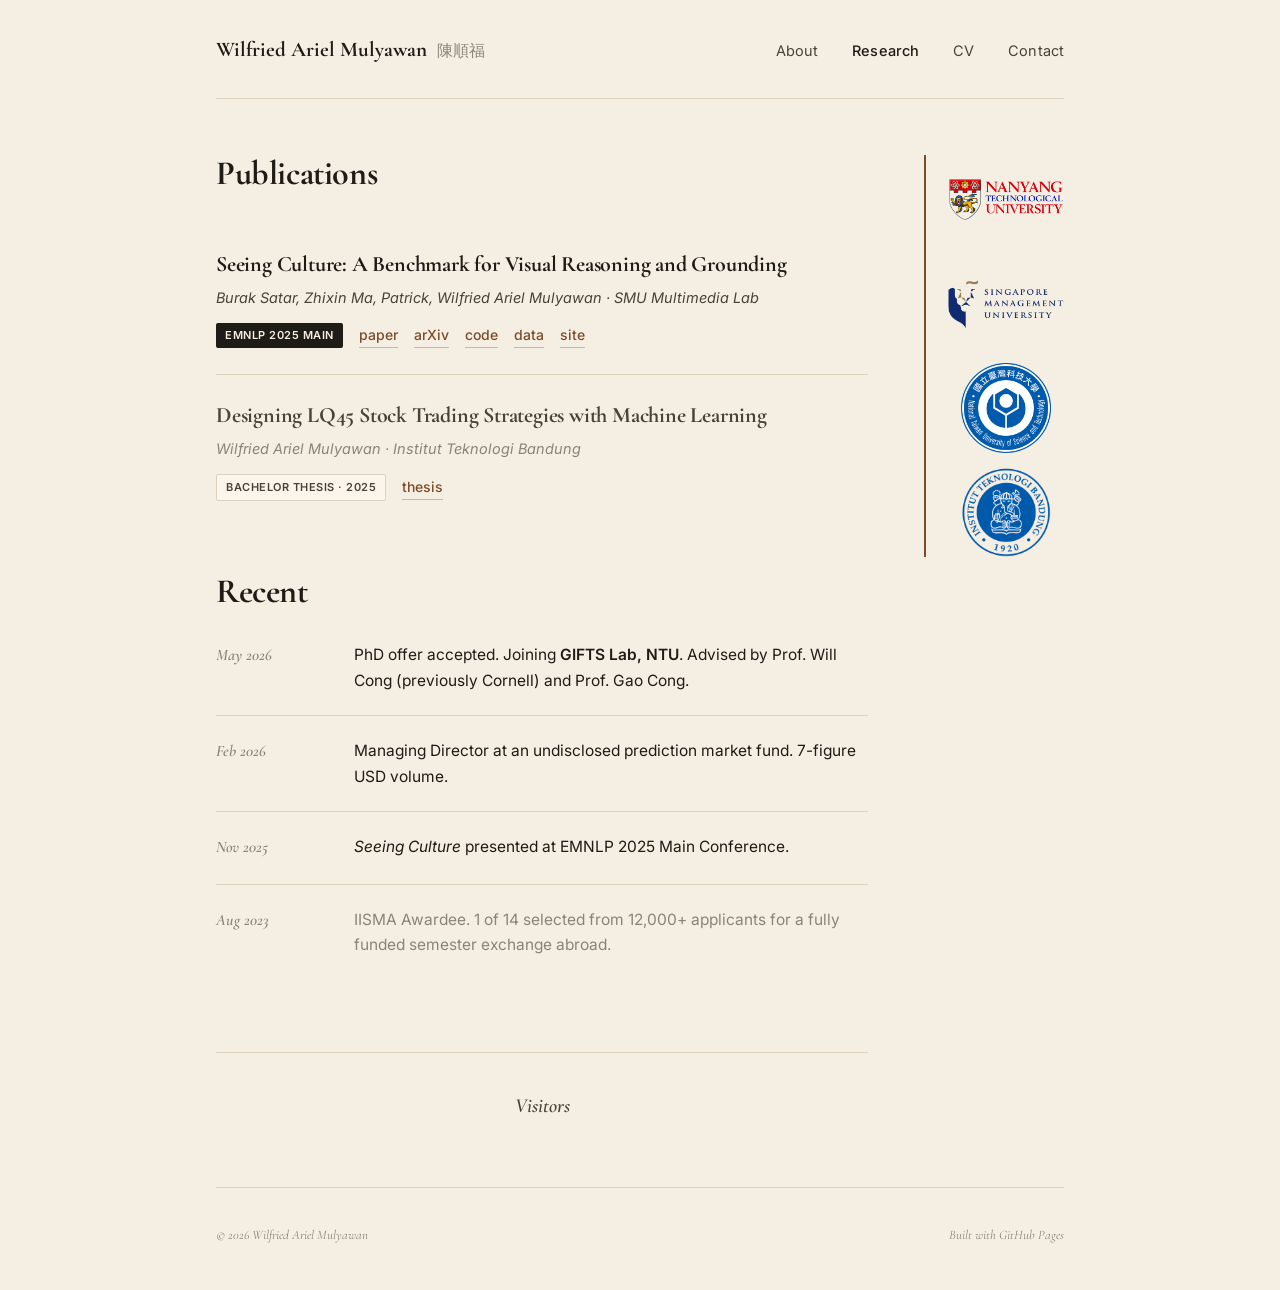
==== index.html @ 64389573 "feat: warm palette redesign + restructured about/research pages About page: - 280px sidebar: face ph" ====
<!DOCTYPE html>
<html lang="en">
<head>
  <meta charset="UTF-8">
  <meta name="viewport" content="width=device-width, initial-scale=1.0">

  <!-- Primary SEO -->
  <title>Wilfried Ariel Mulyawan | PhD Student · NTU CCDS · AI in Finance &amp; Economics</title>
  <meta name="title" content="Wilfried Ariel Mulyawan | PhD Student · NTU CCDS · AI in Finance &amp; Economics">
  <meta name="description" content="Wilfried Ariel Mulyawan (陳順福) — PhD student at NTU CCDS × Nanyang Business School, GIFTS Lab. Researcher in AI for quantitative finance, DeFi, and economic modeling. EMNLP 2025 author.">
  <meta name="keywords" content="Wilfried Ariel Mulyawan, NTU CCDS, GIFTS Lab, AI finance, quantitative finance, DeFi AI, FinTech AI, economic modeling AI, EMNLP 2025, Seeing Culture benchmark, ITB, SMU, AI researcher Singapore, NTU PhD">
  <meta name="author" content="Wilfried Ariel Mulyawan">
  <meta name="robots" content="index, follow">
  <link rel="canonical" href="https://wilfriedariel.github.io/">

  <!-- Open Graph -->
  <meta property="og:type" content="profile">
  <meta property="og:url" content="https://wilfriedariel.github.io/">
  <meta property="og:title" content="Wilfried Ariel Mulyawan | PhD Student · NTU CCDS">
  <meta property="og:description" content="PhD student at NTU CCDS × Nanyang Business School, GIFTS Lab. AI researcher in quantitative finance, DeFi, and economic modeling. EMNLP 2025 author.">
  <meta property="og:image" content="https://wilfriedariel.github.io/assets/face.jpg">
  <meta property="og:site_name" content="Wilfried Ariel Mulyawan">
  <meta property="profile:first_name" content="Wilfried Ariel">
  <meta property="profile:last_name" content="Mulyawan">

  <!-- Twitter Card -->
  <meta name="twitter:card" content="summary_large_image">
  <meta name="twitter:url" content="https://wilfriedariel.github.io/">
  <meta name="twitter:title" content="Wilfried Ariel Mulyawan | PhD Student · NTU CCDS">
  <meta name="twitter:description" content="PhD student at NTU CCDS × Nanyang Business School, GIFTS Lab. AI in quantitative finance, DeFi, and economics. EMNLP 2025.">
  <meta name="twitter:image" content="https://wilfriedariel.github.io/assets/face.jpg">

  <!-- Schema.org structured data -->
  <script type="application/ld+json">
  {
    "@context": "https://schema.org",
    "@type": "Person",
    "name": "Wilfried Ariel Mulyawan",
    "alternateName": "陳順福",
    "url": "https://wilfriedariel.github.io",
    "image": "https://wilfriedariel.github.io/assets/face.jpg",
    "jobTitle": "PhD Student",
    "worksFor": { "@type": "Organization", "name": "Nanyang Technological University", "url": "https://www.ntu.edu.sg" },
    "alumniOf": { "@type": "Organization", "name": "Institut Teknologi Bandung" },
    "email": "arielwilfried0@gmail.com",
    "sameAs": ["https://linkedin.com/in/wilfriedariel"],
    "knowsAbout": ["Quantitative Finance", "AI in Finance", "Machine Learning", "Decentralized Finance", "Economic Modeling", "FinTech AI"]
  }
  </script>

  <link rel="preconnect" href="https://fonts.googleapis.com">
  <link rel="preconnect" href="https://fonts.gstatic.com" crossorigin>
  <link href="https://fonts.googleapis.com/css2?family=Cormorant+Garamond:wght@700&family=Inter:wght@400;500;600;700&display=swap" rel="stylesheet">
  <link rel="stylesheet" href="style.css?v=29">
</head>
<body>
  <div class="page">

    <!-- ── NAV ─────────────────────────────────────── -->
    <nav>
      <a href="index.html" class="nav-logo">Wilfried Ariel Mulyawan <span class="nav-chinese">陳順福</span></a>
      <div class="nav-links">
        <a href="about.html">About</a>
        <a href="#research" class="active">Research</a>
        <a href="assets/CV_Wilfried_Ariel.pdf" target="_blank" rel="noopener">CV</a>
        <a href="mailto:arielwilfried0@gmail.com">Contact</a>
      </div>
    </nav>

    <main class="card">

      <!-- ── BODY: main content + uni logos on the right ─ -->
      <div class="body-cols hero-less" id="research">

        <div class="col-left">

          <!-- Publications -->
          <section class="section">
            <h2 class="section-title">Publications</h2>

            <div class="pub featured">
              <div class="pub-title">Seeing Culture: A Benchmark for Visual Reasoning and Grounding</div>
              <div class="pub-authors">Burak Satar, Zhixin Ma, Patrick, Wilfried Ariel Mulyawan · SMU Multimedia Lab</div>
              <div class="pub-meta">
                <span class="badge blue-solid">EMNLP 2025 Main</span>
                <a href="https://aclanthology.org/2025.emnlp-main.1131/" target="_blank" rel="noopener" class="pub-link">paper</a>
                <a href="https://arxiv.org/abs/2509.16517" target="_blank" rel="noopener" class="pub-link">arXiv</a>
                <a href="https://github.com/buraksatar/seeingculture" target="_blank" rel="noopener" class="pub-link">code</a>
                <a href="https://huggingface.co/datasets/Multimedia-SMU/seeingculture-benchmark" target="_blank" rel="noopener" class="pub-link">data</a>
                <a href="https://seeingculture-benchmark.github.io/" target="_blank" rel="noopener" class="pub-link">site</a>
              </div>
            </div>

            <div class="pub muted">
              <div class="pub-title">Designing LQ45 Stock Trading Strategies with Machine Learning</div>
              <div class="pub-authors">Wilfried Ariel Mulyawan · Institut Teknologi Bandung</div>
              <div class="pub-meta">
                <span class="badge yellow">Bachelor Thesis · 2025</span>
                <a href="https://digilib.itb.ac.id/gdl/view_data/perancangan-strategi-perdagangan-saham-lq45-dengan-bantuan-pembelajaran-mesin/14420020?rows=1&per_page=2" target="_blank" rel="noopener" class="pub-link">thesis</a>
              </div>
            </div>
          </section>

          <!-- Recent news -->
          <section class="section">
            <h2 class="section-title">Recent</h2>

            <div class="news-item first">
              <span class="news-date">May 2026</span>
              <p class="news-text">PhD offer accepted. Joining <strong>GIFTS Lab, NTU</strong>. Advised by Prof. Will Cong (previously Cornell) and Prof. Gao Cong.</p>
            </div>

            <div class="news-item">
              <span class="news-date">Feb 2026</span>
              <p class="news-text">Managing Director at an undisclosed prediction market fund. 7-figure USD volume.</p>
            </div>

            <div class="news-item">
              <span class="news-date">Nov 2025</span>
              <p class="news-text"><em>Seeing Culture</em> presented at EMNLP 2025 Main Conference.</p>
            </div>

            <div class="news-item faded">
              <span class="news-date">Aug 2023</span>
              <p class="news-text">IISMA Awardee. 1 of 14 selected from 12,000+ applicants for a fully funded semester exchange abroad.</p>
            </div>
          </section>

          <!-- Visitor map (MapMyVisitors interactive widget) -->
          <div class="clustr-wrap" id="visitor-map">
            <script type="text/javascript" id="mapmyvisitors" src="//mapmyvisitors.com/map.js?d=P5CGpXgZ1azLfrJNoP6b26QXZT2igoppWJTuP63-s3I&cl=f5efe3&w=a"></script>
          </div>

        </div>

        <aside class="research-sidebar">
          <div class="research-logo-cell"><img src="assets/logo-ntu-clean.png" alt="NTU"   loading="lazy" decoding="async"></div>
          <div class="research-logo-cell"><img src="assets/logo-smu-clean.png" alt="SMU"   loading="lazy" decoding="async"></div>
          <div class="research-logo-cell"><img src="assets/logo-ntust.png"     alt="NTUST" loading="lazy" decoding="async"></div>
          <div class="research-logo-cell"><img src="assets/logo-itb.png"       alt="ITB"   loading="lazy" decoding="async"></div>
        </aside>

      </div>

      <footer>
        <span>© 2026 Wilfried Ariel Mulyawan</span>
        <span>Built with GitHub Pages</span>
      </footer>

    </main>
  </div>
</body>
</html>
---- style.css ----
/* ═══════════════════════════════════════════
   WARM ACADEMIC — cream paper, ink, rust accent
═══════════════════════════════════════════ */
*, *::before, *::after {
  box-sizing: border-box;
  margin: 0;
  padding: 0;
}

html { scroll-behavior: smooth; }

:root {
  --bg:        #F5EFE3;  /* cream paper */
  --bg-2:      #FAF6EC;  /* lighter cream for subtle blocks */
  --ink:       #1F1B16;  /* warm near-black */
  --ink-2:     #4A4239;  /* body text */
  --ink-3:     #8C8377;  /* muted */
  --line:      #DDD2BD;  /* warm hairline */
  --link:      #7D4B27;  /* rust / warm brown */
  --link-2:    #5A2E13;  /* darker hover */
}

body {
  font-family: 'Inter', system-ui, -apple-system, sans-serif;
  background: var(--bg);
  color: var(--ink);
  min-height: 100vh;
  -webkit-font-smoothing: antialiased;
  text-rendering: optimizeLegibility;
  font-size: 16px;
  line-height: 1.7;
}

::selection { background: #E8D5B0; color: var(--ink); }

/* ───────── Page wrapper ───────── */
.page {
  max-width: 920px;
  margin: 0 auto;
  padding: 0 36px;
}

.card {
  background: transparent;
  box-shadow: none;
  border-radius: 0;
  overflow: visible;
}

/* ───────── Nav ───────── */
nav {
  display: flex;
  justify-content: space-between;
  align-items: baseline;
  padding: 32px 0 30px;
  border-bottom: 1px solid var(--line);
  margin-bottom: 0;
}

.nav-logo {
  font-family: 'Cormorant Garamond', Georgia, serif;
  font-size: 21px;
  font-weight: 700;
  color: var(--ink);
  letter-spacing: 0;
  text-decoration: none;
  display: inline-flex;
  align-items: baseline;
  gap: 10px;
}

.nav-logo .nav-chinese {
  font-family: 'Cormorant Garamond', Georgia, serif;
  font-size: 16px;
  font-weight: 400;
  color: var(--ink-3);
}

.nav-links {
  display: flex;
  gap: 34px;
  background: transparent;
  border: none;
  padding: 0;
}

.nav-links a {
  font-size: 14.5px;
  color: var(--ink-2);
  font-weight: 400;
  text-decoration: none;
  transition: color 0.15s;
  letter-spacing: 0.1px;
}

.nav-links a:hover { color: var(--link); }

.nav-links a.active {
  color: var(--ink);
  font-weight: 500;
}

/* ───────── Hero ───────── */
.hero {
  padding: 80px 0 64px;
  display: flex;
  gap: 64px;
  align-items: flex-start;
  border-bottom: none;
}

.hero-info { flex: 1; min-width: 0; padding-top: 4px; }

.photo-stack {
  display: flex;
  flex-direction: column;
  gap: 18px;
  flex-shrink: 0;
  width: 280px;
}

.photo-wrap {
  width: 280px;
  height: 330px;
  border-radius: 3px;
  flex-shrink: 0;
  overflow: hidden;
  background: var(--bg-2);
  box-shadow: 0 1px 2px rgba(31, 27, 22, 0.06);
}

.photo-wrap-sm {
  width: 280px;
  height: 210px;
  border-radius: 3px;
  overflow: hidden;
  background: var(--bg-2);
  box-shadow: 0 1px 2px rgba(31, 27, 22, 0.06);
}

.photo {
  width: 100%; height: 100%;
  object-fit: cover;
  object-position: center top;
  display: block;
}

.photo-fallback {
  display: none;
  width: 100%; height: 100%;
  align-items: center; justify-content: center;
  font-family: 'Cormorant Garamond', Georgia, serif;
  font-size: 100px; font-weight: 700; color: var(--bg);
  background: var(--ink);
}

.name {
  font-family: 'Cormorant Garamond', Georgia, serif;
  font-size: 56px;
  font-weight: 700;
  color: var(--ink);
  letter-spacing: -0.4px;
  line-height: 1.05;
}

.chinese {
  font-family: 'Cormorant Garamond', Georgia, serif;
  font-weight: 400;
  font-size: 28px;
  color: var(--ink-3);
  margin-left: 16px;
  vertical-align: middle;
}

.title-line { margin-top: 14px; }

.title-text {
  font-size: 15px;
  font-weight: 400;
  color: var(--ink-2);
  font-style: italic;
  font-family: 'Cormorant Garamond', Georgia, serif;
  font-size: 18px;
}

.hero-affil { display: none; }

.bio {
  font-size: 16px;
  color: var(--ink-2);
  margin-top: 24px;
  line-height: 1.75;
  max-width: 600px;
}

.bio + .bio { margin-top: 16px; }

.bio a {
  color: var(--link);
  text-decoration: none;
  border-bottom: 1px solid rgba(125, 75, 39, 0.35);
  padding-bottom: 1px;
  transition: border-color 0.15s, color 0.15s;
}

.bio a:hover { color: var(--link-2); border-bottom-color: var(--link-2); }

/* ───────── Tags (warm, used only on about page) ───────── */
.tags {
  display: flex;
  gap: 8px;
  flex-wrap: wrap;
  margin-top: 0;
}

.tag {
  font-size: 12px;
  padding: 4px 10px;
  border-radius: 2px;
  font-weight: 500;
  letter-spacing: 0.1px;
  background: var(--bg-2);
  color: var(--ink-2);
  border: 1px solid var(--line);
}

.tag.blue, .tag.green, .tag.purple, .tag.red {
  background: var(--bg-2);
  color: var(--ink-2);
  border: 1px solid var(--line);
}

/* ───────── Social links row ───────── */
.links {
  display: flex;
  gap: 26px;
  margin-top: 32px;
  flex-wrap: wrap;
  align-items: center;
}

.link {
  font-size: 14.5px;
  color: var(--link);
  font-weight: 500;
  text-decoration: none;
  border-bottom: 1px solid rgba(125, 75, 39, 0.35);
  padding-bottom: 1px;
  transition: border-color 0.15s, color 0.15s;
}

.link:hover { color: var(--link-2); border-bottom-color: var(--link-2); }

.link-btn {
  background: var(--ink);
  color: var(--bg) !important;
  padding: 8px 18px;
  border-radius: 2px;
  border: none;
  text-decoration: none !important;
  font-size: 13.5px;
  border-bottom: none;
}

.link-btn:hover { background: var(--link-2); border-bottom-color: transparent !important; }

/* ───────── Sections ───────── */
.body-cols {
  display: flex;
  gap: 56px;
  align-items: flex-start;
  border-top: 1px solid var(--line);
  margin-top: 20px;
  padding: 68px 0 0;
}

.body-cols.hero-less {
  border-top: none;
  margin-top: 0;
  padding-top: 56px;
}

.col-left { flex: 1; min-width: 0; padding-right: 0; border-right: none; }
.col-right { width: 100%; flex-shrink: 0; padding-left: 0; margin-top: 0; }

/* Research-page sidebar: SMU / NTUST / ITB logos stacked */
.research-sidebar {
  width: 140px;
  flex-shrink: 0;
  display: flex;
  flex-direction: column;
  gap: 14px;
  position: static;
  border-left: 2px solid var(--link);
  padding-left: 22px;
}

.research-logo-cell {
  background: transparent;
  border: none;
  border-radius: 0;
  height: 90px;
  display: flex;
  align-items: center;
  justify-content: center;
  padding: 0;
}

.research-logo-cell img {
  max-width: 100%;
  max-height: 100%;
  width: auto;
  height: auto;
  object-fit: contain;
  image-rendering: -webkit-optimize-contrast;
}

.section-title {
  font-family: 'Cormorant Garamond', Georgia, serif;
  font-size: 34px;
  font-weight: 700;
  color: var(--ink);
  letter-spacing: -0.4px;
  margin-bottom: 32px;
  line-height: 1.1;
}

.section { margin-bottom: 72px; }
.section:last-child { margin-bottom: 0; }

/* ───────── Publications ───────── */
.pub {
  padding: 26px 0;
  border-radius: 0;
  margin-bottom: 0;
  border-bottom: 1px solid var(--line);
}

.pub:last-child { border-bottom: none; padding-bottom: 0; }
.pub:first-child { padding-top: 0; }

.pub.featured, .pub.muted { background: transparent; border-left: none; padding-left: 0; }

.pub-title {
  font-family: 'Cormorant Garamond', Georgia, serif;
  font-size: 22px;
  font-weight: 700;
  color: var(--ink);
  line-height: 1.3;
  letter-spacing: -0.2px;
}

.pub.muted .pub-title { font-weight: 700; color: var(--ink-2); }

.pub-authors {
  font-size: 14.5px;
  color: var(--ink-2);
  margin-top: 8px;
  line-height: 1.55;
  font-style: italic;
}

.pub.muted .pub-authors { color: var(--ink-3); }

.pub-meta {
  display: flex; gap: 16px; margin-top: 14px;
  align-items: center; flex-wrap: wrap;
}

.badge {
  font-size: 11px;
  padding: 3px 9px;
  border-radius: 2px;
  font-weight: 600;
  letter-spacing: 0.5px;
  text-transform: uppercase;
}

.badge.blue-solid { background: var(--ink); color: var(--bg); }
.badge.yellow     { background: var(--bg-2); color: var(--ink-2); border: 1px solid var(--line); }

.pub-link {
  font-size: 14px;
  color: var(--link);
  font-weight: 500;
  text-decoration: none;
  border-bottom: 1px solid rgba(125, 75, 39, 0.35);
}
.pub-link:hover { color: var(--link-2); border-bottom-color: var(--link-2); }

/* ───────── Experience (kept for about.html) ───────── */
.exp-item {
  display: flex; gap: 24px;
  align-items: flex-start;
  padding: 22px 0;
  border-bottom: 1px solid var(--line);
}
.exp-item:last-child { border-bottom: none; }

.exp-logo {
  width: 90px; height: 60px;
  display: flex; align-items: center; justify-content: center;
  flex-shrink: 0; background: var(--bg-2);
  border-radius: 2px; padding: 8px;
}

.exp-logo img {
  max-width: 100%; max-height: 100%;
  object-fit: contain;
  image-rendering: -webkit-optimize-contrast;
}

.exp-logo span {
  font-size: 12px; font-weight: 700;
  letter-spacing: -0.3px; color: var(--ink-2);
}

.exp-role {
  font-family: 'Cormorant Garamond', Georgia, serif;
  font-size: 18px; font-weight: 700; color: var(--ink);
  line-height: 1.3;
}
.exp-item.faded   .exp-role { color: var(--ink-2); }
.exp-item.fainter .exp-role { color: var(--ink-3); }

.exp-detail { font-size: 13.5px; color: var(--ink-2); margin-top: 5px; line-height: 1.55; font-style: italic; }
.exp-item.faded   .exp-detail { color: var(--ink-3); }

.exp-advisor { font-size: 13.5px; color: var(--ink-3); margin-top: 7px; }
.exp-advisor a {
  color: var(--link); text-decoration: none; font-weight: 500;
  border-bottom: 1px solid rgba(125, 75, 39, 0.35);
}
.exp-advisor a:hover { color: var(--link-2); border-bottom-color: var(--link-2); }

/* ───────── Recent news (newsroom-style) ───────── */
.news-item {
  display: flex; gap: 28px;
  align-items: baseline;
  padding: 22px 0;
  border-top: 1px solid var(--line);
}
.news-item.first { border-top: none; padding-top: 0; }
.news-item.faded .news-text { color: var(--ink-3); }

.news-date {
  display: inline-block;
  font-family: 'Cormorant Garamond', Georgia, serif;
  font-size: 16px;
  font-weight: 600;
  font-style: italic;
  text-transform: none;
  letter-spacing: 0;
  padding: 0;
  background: transparent !important;
  border-radius: 0;
  width: 110px;
  flex-shrink: 0;
  color: var(--ink-3);
  margin-bottom: 0;
}

.news-date.blue, .news-date.purple, .news-date.muted { color: var(--ink-3); }

.news-text { font-size: 15.5px; color: var(--ink); line-height: 1.65; flex: 1; }
.news-text em { font-style: italic; }
.news-text strong { color: var(--ink); font-weight: 600; }

/* ───────── Visitors globe ───────── */
.clustr-wrap {
  margin-top: 64px;
  border-top: 1px solid var(--line);
  padding-top: 36px;
  display: flex;
  flex-direction: column;
  align-items: center;
  gap: 10px;
  cursor: pointer;
}

.clustr-wrap:not(:empty)::before {
  content: 'Visitors';
  font-family: 'Cormorant Garamond', Georgia, serif;
  font-size: 20px;
  font-weight: 600;
  font-style: italic;
  color: var(--ink-2);
}


/* ───────── Footer ───────── */
footer {
  border-top: 1px solid var(--line);
  padding: 36px 0 44px;
  display: flex;
  justify-content: space-between;
  align-items: center;
  background: transparent;
  font-size: 13px;
  color: var(--ink-3);
  margin-top: 64px;
  font-style: italic;
  font-family: 'Cormorant Garamond', Georgia, serif;
}

footer a { color: var(--ink-3); text-decoration: none; }
footer a:hover { color: var(--link); }

/* ───────── CV page ───────── */
.cv-wrap { padding: 64px 0 44px; max-width: 760px; }

.cv-header { border-bottom: 1px solid var(--line); padding-bottom: 28px; margin-bottom: 44px; }

.cv-name {
  font-family: 'Cormorant Garamond', Georgia, serif;
  font-size: 52px; font-weight: 700;
  color: var(--ink); letter-spacing: -0.4px; line-height: 1.05;
}

.cv-tagline {
  font-size: 17px; color: var(--ink-2);
  font-family: 'Cormorant Garamond', Georgia, serif;
  font-weight: 400; font-style: italic;
  margin-top: 10px;
}

.cv-contact {
  font-size: 13.5px; color: var(--ink-3); margin-top: 16px;
  display: flex; gap: 24px; flex-wrap: wrap;
}

.cv-contact a {
  color: var(--link); text-decoration: none; font-weight: 500;
  border-bottom: 1px solid rgba(125, 75, 39, 0.35);
}
.cv-contact a:hover { color: var(--link-2); border-bottom-color: var(--link-2); }

.cv-section { margin-bottom: 52px; }

.cv-section-title {
  font-family: 'Cormorant Garamond', Georgia, serif;
  font-size: 28px; font-weight: 700;
  color: var(--ink); border-bottom: none;
  padding-bottom: 0; margin-bottom: 24px;
  letter-spacing: -0.2px;
}

.cv-entry {
  display: flex; gap: 28px;
  padding: 22px 0;
  border-bottom: 1px solid var(--line);
}
.cv-entry:last-child { border-bottom: none; padding-bottom: 0; }
.cv-entry:first-child { padding-top: 0; }

.cv-year {
  font-family: 'Cormorant Garamond', Georgia, serif;
  font-size: 15px;
  font-style: italic;
  color: var(--ink-3);
  font-weight: 500;
  width: 100px;
  flex-shrink: 0;
  padding-top: 3px;
  line-height: 1.4;
}

.cv-body { flex: 1; }

.cv-role {
  font-family: 'Cormorant Garamond', Georgia, serif;
  font-size: 19px; font-weight: 700; color: var(--ink);
  line-height: 1.3;
}

.cv-org { font-size: 14px; color: var(--ink-2); font-weight: 500; margin-top: 4px; font-style: italic; }

.cv-desc { font-size: 14px; color: var(--ink-2); margin-top: 8px; line-height: 1.65; }

.cv-pub-title {
  font-family: 'Cormorant Garamond', Georgia, serif;
  font-size: 18px; font-weight: 700; color: var(--ink);
  line-height: 1.35;
}

.cv-pub-meta { font-size: 13px; color: var(--ink-3); margin-top: 5px; line-height: 1.6; }
.cv-pub-meta a {
  color: var(--link); text-decoration: none; font-weight: 500;
  border-bottom: 1px solid rgba(125, 75, 39, 0.35);
}
.cv-pub-meta a:hover { color: var(--link-2); border-bottom-color: var(--link-2); }

.cv-skills { display: flex; gap: 8px; flex-wrap: wrap; margin-top: 6px; }

/* ───────── Responsive ───────── */
@media (max-width: 760px) {
  .page { padding: 0 22px; }
  body { font-size: 15px; }

  nav { padding: 22px 0; }
  .nav-links { gap: 22px; }
  .nav-logo { font-size: 18px; }
  .nav-links a { font-size: 13.5px; }

  .hero {
    flex-direction: column-reverse;
    gap: 36px;
    padding: 48px 0 48px;
  }

  .photo-stack { width: 100%; flex-direction: row; gap: 14px; }
  .photo-wrap, .photo-wrap-sm { width: 50%; height: 240px; }

  .name { font-size: 42px; }
  .chinese { font-size: 22px; }
  .bio { max-width: 100%; font-size: 15.5px; }

  .body-cols { flex-direction: column; padding-top: 52px; gap: 36px; }
  .research-sidebar {
    width: 100%;
    flex-direction: row;
    position: static;
    gap: 12px;
    border-left: none;
    padding-left: 0;
  }
  .research-logo-cell { flex: 1; height: 70px; padding: 0; }
  .col-right { margin-top: 0; }

  .section-title { font-size: 28px; }
  .section { margin-bottom: 52px; }

  .news-item { flex-direction: column; gap: 4px; padding: 18px 0; }
  .news-date { width: auto; }

  .cv-wrap { padding: 40px 0; }
  .cv-name { font-size: 38px; }
  .cv-section-title { font-size: 24px; }
  .cv-entry { flex-direction: column; gap: 6px; padding: 18px 0; }
  .cv-year { width: auto; }
}
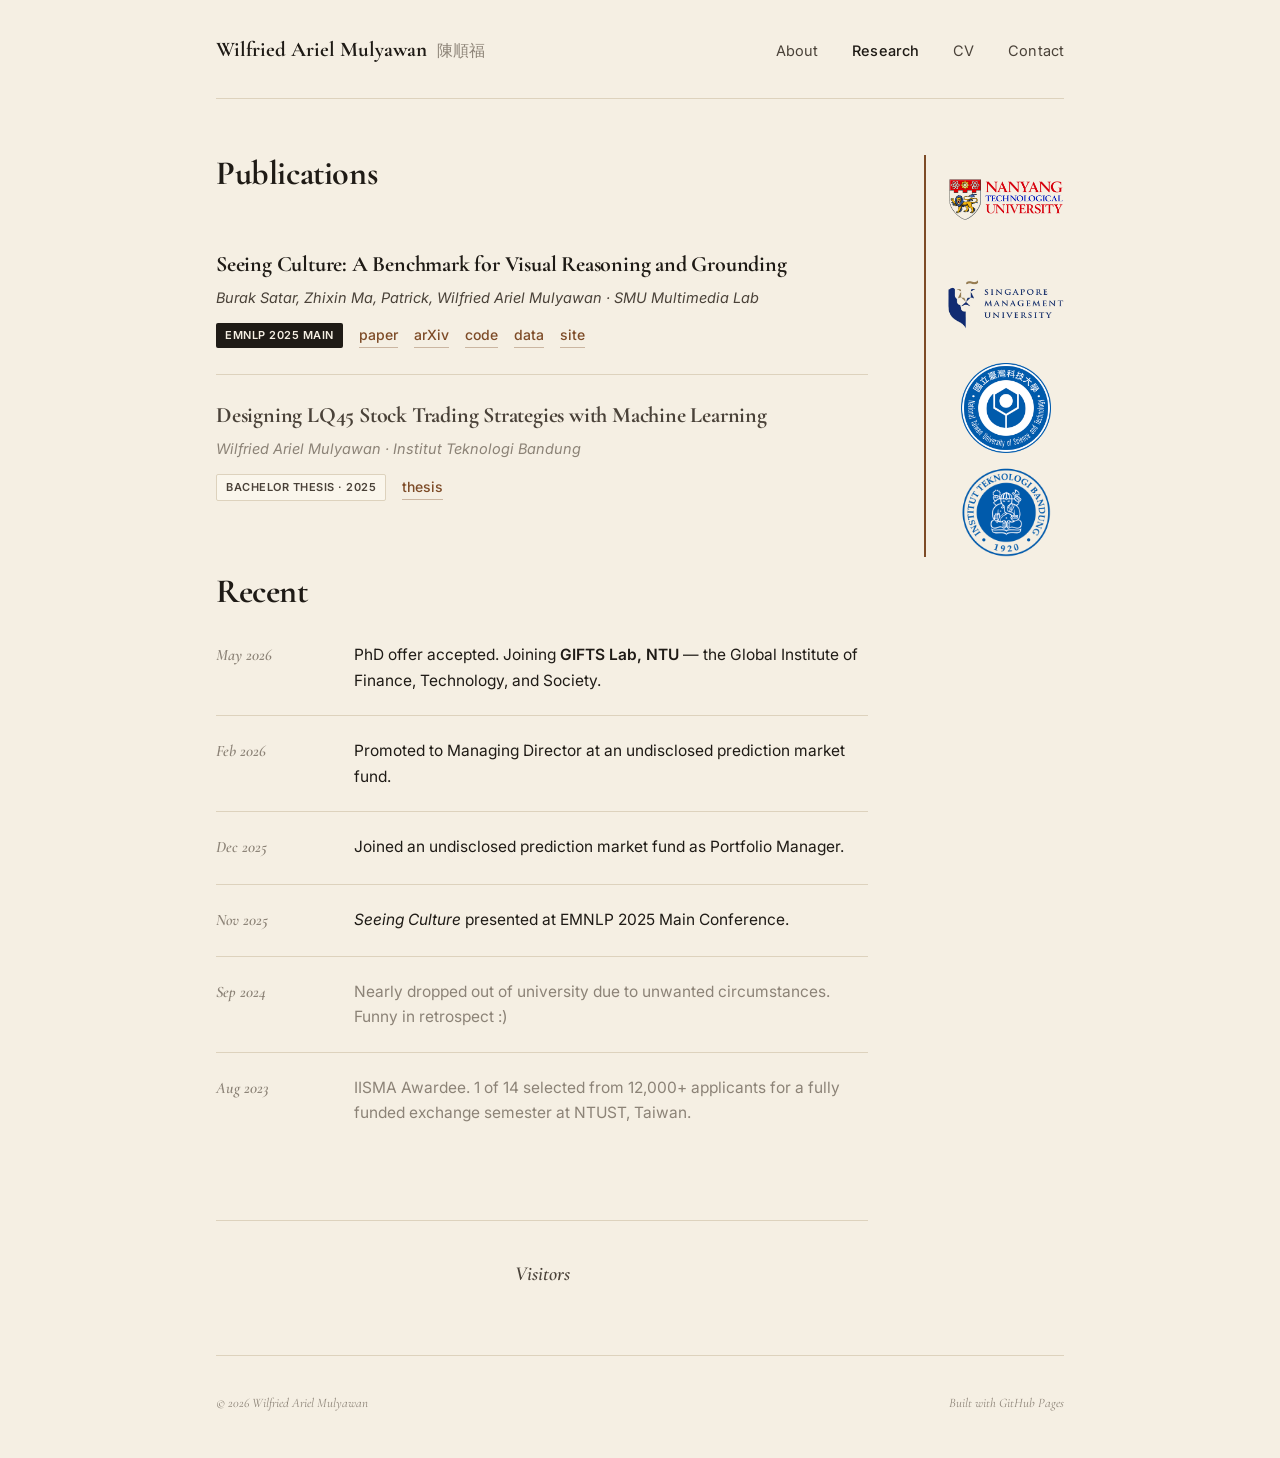
==== commit a0ff1fd4: "feat: refined Recent section, cleanup orphan files, SMU/NTUST updates" ====
--- a/index.html
+++ b/index.html
@@ -107,12 +107,17 @@
 
             <div class="news-item first">
               <span class="news-date">May 2026</span>
-              <p class="news-text">PhD offer accepted. Joining <strong>GIFTS Lab, NTU</strong>. Advised by Prof. Will Cong (previously Cornell) and Prof. Gao Cong.</p>
+              <p class="news-text">PhD offer accepted. Joining <strong>GIFTS Lab, NTU</strong> — the Global Institute of Finance, Technology, and Society.</p>
             </div>
 
             <div class="news-item">
               <span class="news-date">Feb 2026</span>
-              <p class="news-text">Managing Director at an undisclosed prediction market fund. 7-figure USD volume.</p>
+              <p class="news-text">Promoted to Managing Director at an undisclosed prediction market fund.</p>
+            </div>
+
+            <div class="news-item">
+              <span class="news-date">Dec 2025</span>
+              <p class="news-text">Joined an undisclosed prediction market fund as Portfolio Manager.</p>
             </div>
 
             <div class="news-item">
@@ -121,8 +126,13 @@
             </div>
 
             <div class="news-item faded">
+              <span class="news-date">Sep 2024</span>
+              <p class="news-text">Nearly dropped out of university due to unwanted circumstances. Funny in retrospect :)</p>
+            </div>
+
+            <div class="news-item faded">
               <span class="news-date">Aug 2023</span>
-              <p class="news-text">IISMA Awardee. 1 of 14 selected from 12,000+ applicants for a fully funded semester exchange abroad.</p>
+              <p class="news-text">IISMA Awardee. 1 of 14 selected from 12,000+ applicants for a fully funded exchange semester at NTUST, Taiwan.</p>
             </div>
           </section>
 
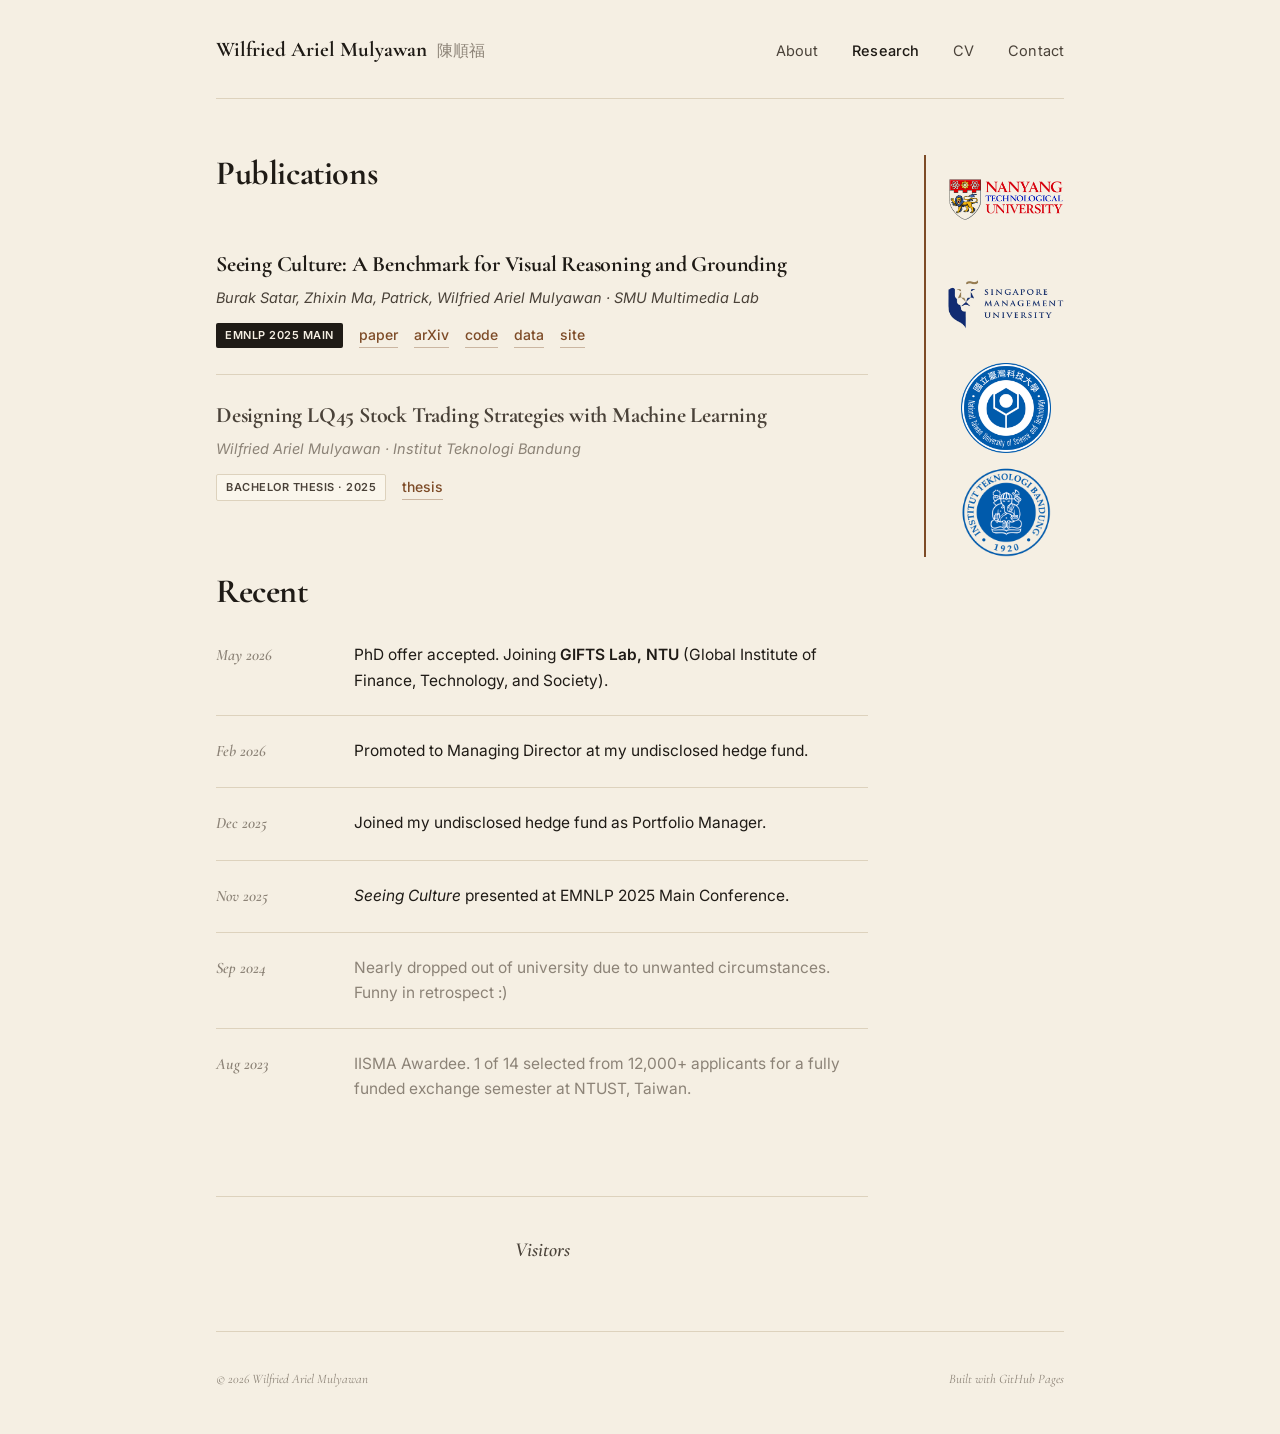
==== commit f9e81a8e: "feat: refined Recent section, cleanup orphan files, SMU/NTUST updates" ====
--- a/index.html
+++ b/index.html
@@ -107,17 +107,17 @@
 
             <div class="news-item first">
               <span class="news-date">May 2026</span>
-              <p class="news-text">PhD offer accepted. Joining <strong>GIFTS Lab, NTU</strong> — the Global Institute of Finance, Technology, and Society.</p>
+              <p class="news-text">PhD offer accepted. Joining <strong>GIFTS Lab, NTU</strong> (Global Institute of Finance, Technology, and Society).</p>
             </div>
 
             <div class="news-item">
               <span class="news-date">Feb 2026</span>
-              <p class="news-text">Promoted to Managing Director at an undisclosed prediction market fund.</p>
+              <p class="news-text">Promoted to Managing Director at my undisclosed hedge fund.</p>
             </div>
 
             <div class="news-item">
               <span class="news-date">Dec 2025</span>
-              <p class="news-text">Joined an undisclosed prediction market fund as Portfolio Manager.</p>
+              <p class="news-text">Joined my undisclosed hedge fund as Portfolio Manager.</p>
             </div>
 
             <div class="news-item">
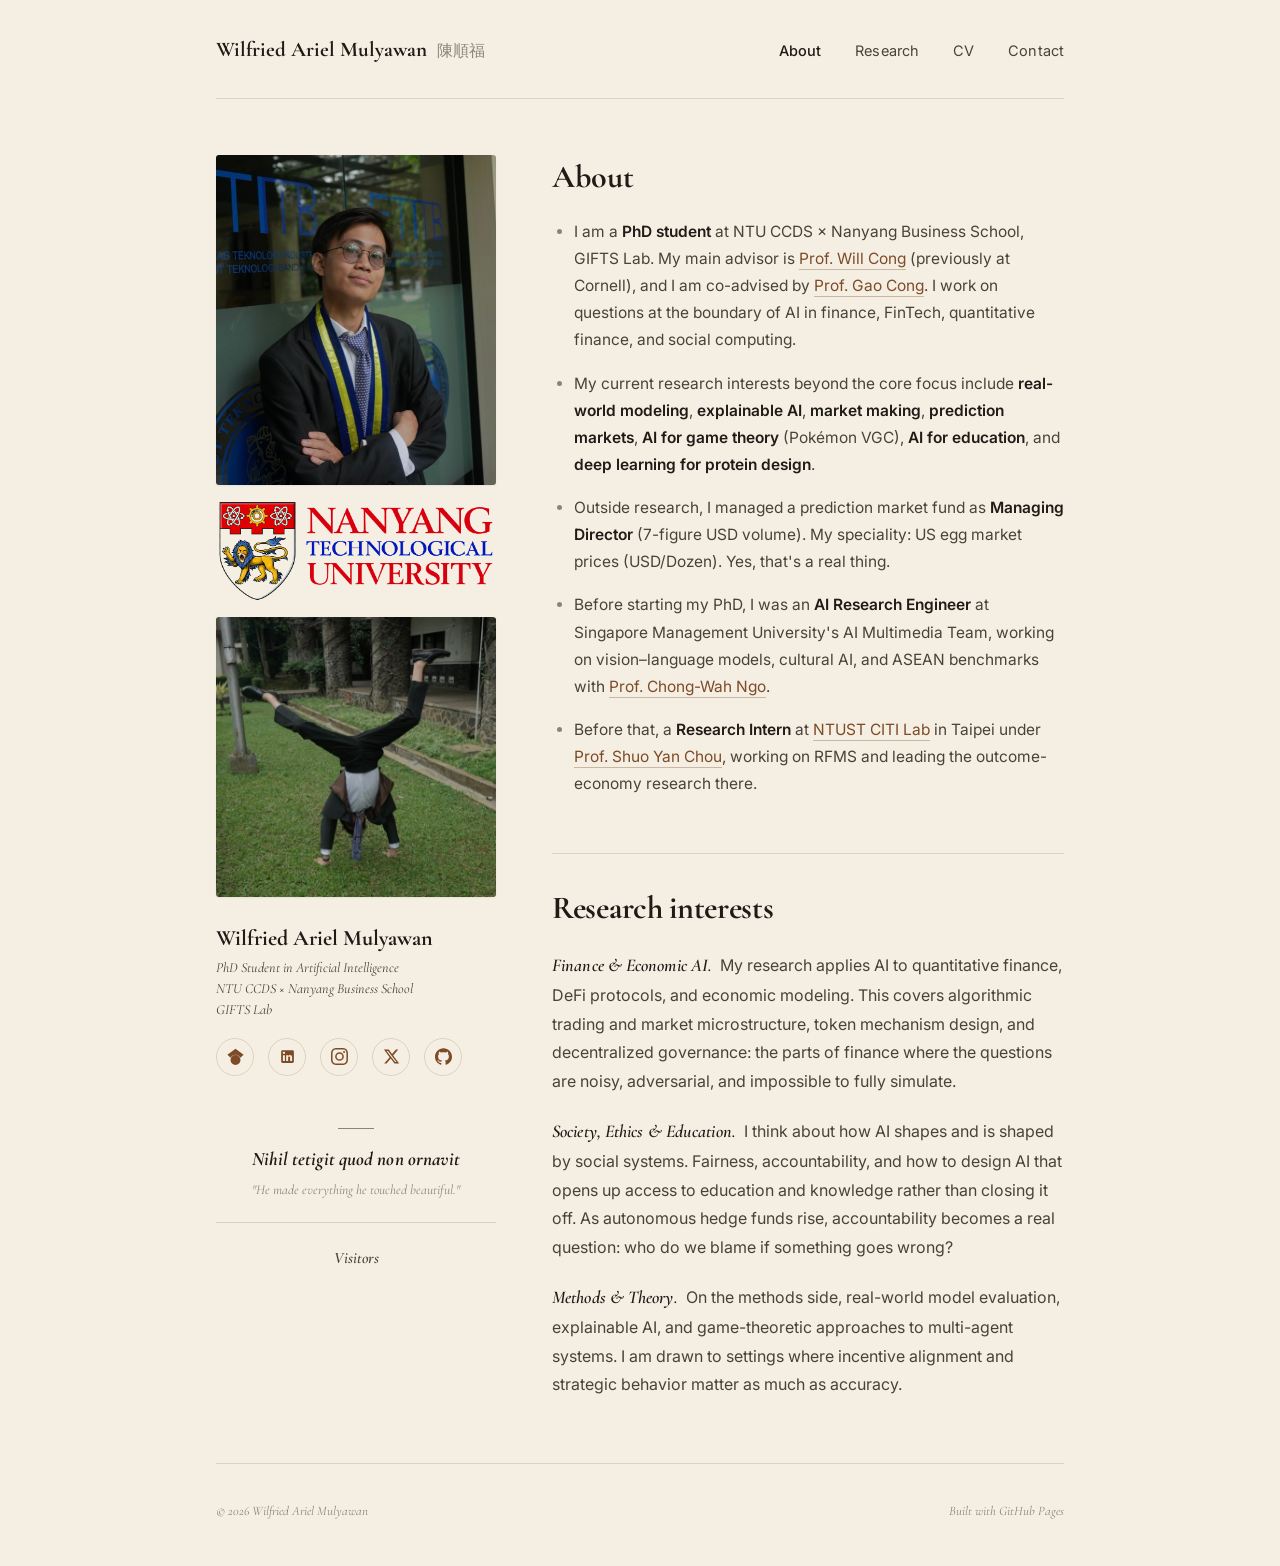
==== commit 154dfaee: "feat: homepage swap, egg line, social links, Recent cleanup" ====
--- a/index.html
+++ b/index.html
@@ -4,64 +4,328 @@
   <meta charset="UTF-8">
   <meta name="viewport" content="width=device-width, initial-scale=1.0">
 
-  <!-- Primary SEO -->
-  <title>Wilfried Ariel Mulyawan | PhD Student · NTU CCDS · AI in Finance &amp; Economics</title>
-  <meta name="title" content="Wilfried Ariel Mulyawan | PhD Student · NTU CCDS · AI in Finance &amp; Economics">
-  <meta name="description" content="Wilfried Ariel Mulyawan (陳順福) — PhD student at NTU CCDS × Nanyang Business School, GIFTS Lab. Researcher in AI for quantitative finance, DeFi, and economic modeling. EMNLP 2025 author.">
-  <meta name="keywords" content="Wilfried Ariel Mulyawan, NTU CCDS, GIFTS Lab, AI finance, quantitative finance, DeFi AI, FinTech AI, economic modeling AI, EMNLP 2025, Seeing Culture benchmark, ITB, SMU, AI researcher Singapore, NTU PhD">
+  <title>About · Wilfried Ariel Mulyawan | PhD Student · NTU CCDS · AI in Finance</title>
+  <meta name="title" content="About · Wilfried Ariel Mulyawan | PhD Student · NTU CCDS">
+  <meta name="description" content="About Wilfried Ariel Mulyawan (陳順福). PhD student at NTU CCDS × Nanyang Business School, GIFTS Lab. Background, research interests in AI for finance, economics, and social systems.">
+  <meta name="keywords" content="Wilfried Ariel Mulyawan, about, NTU CCDS, GIFTS Lab, AI finance, quantitative finance, ITB, SMU, research interests">
   <meta name="author" content="Wilfried Ariel Mulyawan">
   <meta name="robots" content="index, follow">
   <link rel="canonical" href="https://wilfriedariel.github.io/">
 
-  <!-- Open Graph -->
   <meta property="og:type" content="profile">
   <meta property="og:url" content="https://wilfriedariel.github.io/">
-  <meta property="og:title" content="Wilfried Ariel Mulyawan | PhD Student · NTU CCDS">
-  <meta property="og:description" content="PhD student at NTU CCDS × Nanyang Business School, GIFTS Lab. AI researcher in quantitative finance, DeFi, and economic modeling. EMNLP 2025 author.">
+  <meta property="og:title" content="About · Wilfried Ariel Mulyawan | PhD Student · NTU CCDS">
+  <meta property="og:description" content="PhD student at NTU CCDS × Nanyang Business School, GIFTS Lab. Researcher in AI for quantitative finance, DeFi, and economic modeling.">
   <meta property="og:image" content="https://wilfriedariel.github.io/assets/face.jpg">
   <meta property="og:site_name" content="Wilfried Ariel Mulyawan">
-  <meta property="profile:first_name" content="Wilfried Ariel">
-  <meta property="profile:last_name" content="Mulyawan">
-
-  <!-- Twitter Card -->
+
   <meta name="twitter:card" content="summary_large_image">
-  <meta name="twitter:url" content="https://wilfriedariel.github.io/">
-  <meta name="twitter:title" content="Wilfried Ariel Mulyawan | PhD Student · NTU CCDS">
-  <meta name="twitter:description" content="PhD student at NTU CCDS × Nanyang Business School, GIFTS Lab. AI in quantitative finance, DeFi, and economics. EMNLP 2025.">
+  <meta name="twitter:title" content="About · Wilfried Ariel Mulyawan | NTU CCDS">
+  <meta name="twitter:description" content="PhD student at NTU CCDS × Nanyang Business School, GIFTS Lab. AI in quantitative finance, DeFi, economics.">
   <meta name="twitter:image" content="https://wilfriedariel.github.io/assets/face.jpg">
-
-  <!-- Schema.org structured data -->
-  <script type="application/ld+json">
-  {
-    "@context": "https://schema.org",
-    "@type": "Person",
-    "name": "Wilfried Ariel Mulyawan",
-    "alternateName": "陳順福",
-    "url": "https://wilfriedariel.github.io",
-    "image": "https://wilfriedariel.github.io/assets/face.jpg",
-    "jobTitle": "PhD Student",
-    "worksFor": { "@type": "Organization", "name": "Nanyang Technological University", "url": "https://www.ntu.edu.sg" },
-    "alumniOf": { "@type": "Organization", "name": "Institut Teknologi Bandung" },
-    "email": "arielwilfried0@gmail.com",
-    "sameAs": ["https://linkedin.com/in/wilfriedariel"],
-    "knowsAbout": ["Quantitative Finance", "AI in Finance", "Machine Learning", "Decentralized Finance", "Economic Modeling", "FinTech AI"]
-  }
-  </script>
 
   <link rel="preconnect" href="https://fonts.googleapis.com">
   <link rel="preconnect" href="https://fonts.gstatic.com" crossorigin>
+  <link rel="preload" as="image" href="assets/face.jpg?v=4">
   <link href="https://fonts.googleapis.com/css2?family=Cormorant+Garamond:wght@700&family=Inter:wght@400;500;600;700&display=swap" rel="stylesheet">
-  <link rel="stylesheet" href="style.css?v=29">
+  <link rel="stylesheet" href="style.css?v=30">
+  <style>
+    /* ── ABOUT SECTION: photos left, bullets right ── */
+    .about-wrap {
+      display: flex;
+      gap: 56px;
+      padding: 56px 0 0;
+      align-items: flex-start;
+    }
+
+    .about-sidebar {
+      width: 280px;
+      flex-shrink: 0;
+      display: flex;
+      flex-direction: column;
+      align-items: stretch;
+      text-align: left;
+    }
+
+    .about-photo-stack {
+      display: flex;
+      flex-direction: column;
+      gap: 16px;
+      margin-bottom: 24px;
+    }
+
+    .about-photo-wrap,
+    .about-photo-wrap-sm {
+      width: 280px;
+      border-radius: 3px;
+      overflow: hidden;
+      background: var(--bg-2);
+      box-shadow: 0 1px 2px rgba(31, 27, 22, 0.06);
+    }
+
+    .about-photo-wrap   { height: 330px; }
+    .about-photo-wrap-sm { height: 280px; }
+
+    .about-ntu-card {
+      width: 280px;
+      display: flex;
+      align-items: center;
+      justify-content: center;
+    }
+
+    .about-ntu-card img {
+      width: 100%;
+      height: auto;
+      display: block;
+      image-rendering: -webkit-optimize-contrast;
+    }
+
+    .about-photo-wrap img,
+    .about-photo-wrap-sm img {
+      width: 100%;
+      height: 100%;
+      object-fit: cover;
+      object-position: center top;
+      display: block;
+    }
+
+    .about-name {
+      font-family: 'Cormorant Garamond', Georgia, serif;
+      font-size: 22px;
+      font-weight: 700;
+      color: var(--ink);
+      line-height: 1.2;
+      margin-top: 4px;
+    }
+
+    .about-subtitle {
+      font-family: 'Cormorant Garamond', Georgia, serif;
+      font-size: 14px;
+      font-style: italic;
+      color: var(--ink-2);
+      line-height: 1.5;
+      margin-top: 6px;
+      margin-bottom: 18px;
+    }
+
+    .about-links {
+      display: flex;
+      gap: 14px;
+      flex-wrap: wrap;
+      margin-bottom: 24px;
+      align-items: center;
+    }
+
+    .about-link-icon {
+      width: 38px;
+      height: 38px;
+      display: inline-flex;
+      align-items: center;
+      justify-content: center;
+      color: var(--link);
+      text-decoration: none;
+      background: transparent;
+      border: 1px solid var(--line);
+      border-radius: 50%;
+      padding: 0;
+      transition: color 0.15s, border-color 0.15s, background 0.15s;
+    }
+
+    .about-link-icon svg {
+      width: 17px;
+      height: 17px;
+      fill: currentColor;
+    }
+
+    .about-link-icon:hover {
+      background: var(--bg-2);
+      color: var(--link-2);
+      border-color: var(--link-2);
+    }
+
+    .sidebar-logos {
+      width: 100%;
+      margin-top: 8px;
+      border-top: 1px solid var(--line);
+      padding-top: 22px;
+      display: grid;
+      grid-template-columns: 1fr 1fr;
+      gap: 14px;
+    }
+
+    .sidebar-logo-cell {
+      background: var(--bg-2);
+      border: 1px solid var(--line);
+      border-radius: 3px;
+      height: 110px;
+      display: flex;
+      align-items: center;
+      justify-content: center;
+      padding: 14px;
+    }
+
+    .sidebar-logo-img {
+      max-width: 100%;
+      max-height: 100%;
+      width: auto;
+      height: auto;
+      object-fit: contain;
+      display: block;
+      image-rendering: -webkit-optimize-contrast;
+    }
+
+    .sidebar-quote {
+      width: 100%;
+      margin-top: 28px;
+      padding: 0 4px;
+      text-align: center;
+    }
+
+    .sidebar-quote::before {
+      content: '';
+      display: block;
+      width: 36px;
+      height: 1px;
+      background: var(--ink-3);
+      margin: 0 auto 18px;
+    }
+
+    .sidebar-quote .quote-latin {
+      font-family: 'Cormorant Garamond', Georgia, serif;
+      font-size: 19px;
+      font-style: italic;
+      font-weight: 700;
+      color: var(--ink);
+      line-height: 1.3;
+      letter-spacing: 0.1px;
+    }
+
+    .sidebar-quote .quote-translation {
+      font-family: 'Cormorant Garamond', Georgia, serif;
+      font-size: 13.5px;
+      font-style: italic;
+      font-weight: 400;
+      color: var(--ink-3);
+      line-height: 1.5;
+      margin-top: 8px;
+    }
+
+    .sidebar-map {
+      width: 100%;
+      margin-top: 22px;
+      border-top: 1px solid var(--line);
+      padding-top: 22px;
+      display: flex;
+      flex-direction: column;
+      align-items: center;
+      gap: 8px;
+    }
+
+    .sidebar-map:not(:empty)::before {
+      content: 'Visitors';
+      font-family: 'Cormorant Garamond', Georgia, serif;
+      font-size: 16px;
+      font-style: italic;
+      font-weight: 600;
+      color: var(--ink-2);
+    }
+
+    .about-main {
+      flex: 1;
+      min-width: 0;
+      padding-top: 4px;
+    }
+
+    .about-h2 {
+      font-family: 'Cormorant Garamond', Georgia, serif;
+      font-size: 32px;
+      font-weight: 700;
+      color: var(--ink);
+      letter-spacing: -0.3px;
+      margin-bottom: 24px;
+      line-height: 1.1;
+    }
+
+    /* Bullet list — easier scan, warm palette */
+    .about-bullets {
+      list-style: disc;
+      padding-left: 22px;
+    }
+
+    .about-bullets li {
+      font-size: 15.5px;
+      color: var(--ink-2);
+      line-height: 1.75;
+      margin-bottom: 16px;
+    }
+
+    .about-bullets li::marker { color: var(--ink-3); }
+
+    .about-bullets li:last-child { margin-bottom: 0; }
+
+    .about-bullets li strong { color: var(--ink); font-weight: 600; }
+
+    .about-bullets li a {
+      color: var(--link);
+      text-decoration: none;
+      border-bottom: 1px solid rgba(125, 75, 39, 0.35);
+      padding-bottom: 1px;
+      transition: color 0.15s, border-color 0.15s;
+    }
+
+    .about-bullets li a:hover { color: var(--link-2); border-bottom-color: var(--link-2); }
+
+    /* ── RESEARCH INTERESTS — lives inside about-main, below bullets ── */
+    .interests-block {
+      margin-top: 56px;
+      padding-top: 36px;
+      border-top: 1px solid var(--line);
+    }
+
+    .interests-block .about-h2 { margin-bottom: 24px; }
+
+    .interests-para {
+      font-size: 16px;
+      color: var(--ink-2);
+      line-height: 1.78;
+      margin-bottom: 20px;
+      max-width: 720px;
+    }
+
+    .interests-para:last-child { margin-bottom: 0; }
+
+    .interests-para strong {
+      color: var(--ink);
+      font-weight: 600;
+      font-family: 'Cormorant Garamond', Georgia, serif;
+      font-size: 18px;
+      font-style: italic;
+      letter-spacing: 0.1px;
+      margin-right: 4px;
+    }
+
+    @media (max-width: 760px) {
+      .about-wrap {
+        flex-direction: column;
+        gap: 36px;
+        padding: 36px 0 0;
+      }
+      .about-sidebar { width: 100%; }
+      .about-photo-stack { flex-direction: row; gap: 12px; }
+      .about-photo-wrap, .about-photo-wrap-sm { width: 50%; height: 240px; }
+      .about-h2 { font-size: 26px; }
+      .interests-wrap { padding-top: 52px; margin-top: 52px; }
+    }
+  </style>
 </head>
 <body>
   <div class="page">
 
-    <!-- ── NAV ─────────────────────────────────────── -->
     <nav>
       <a href="index.html" class="nav-logo">Wilfried Ariel Mulyawan <span class="nav-chinese">陳順福</span></a>
       <div class="nav-links">
-        <a href="about.html">About</a>
-        <a href="#research" class="active">Research</a>
+        <a href="index.html" class="active">About</a>
+        <a href="research.html">Research</a>
         <a href="assets/CV_Wilfried_Ariel.pdf" target="_blank" rel="noopener">CV</a>
         <a href="mailto:arielwilfried0@gmail.com">Contact</a>
       </div>
@@ -69,94 +333,104 @@
 
     <main class="card">
 
-      <!-- ── BODY: main content + uni logos on the right ─ -->
-      <div class="body-cols hero-less" id="research">
-
-        <div class="col-left">
-
-          <!-- Publications -->
-          <section class="section">
-            <h2 class="section-title">Publications</h2>
-
-            <div class="pub featured">
-              <div class="pub-title">Seeing Culture: A Benchmark for Visual Reasoning and Grounding</div>
-              <div class="pub-authors">Burak Satar, Zhixin Ma, Patrick, Wilfried Ariel Mulyawan · SMU Multimedia Lab</div>
-              <div class="pub-meta">
-                <span class="badge blue-solid">EMNLP 2025 Main</span>
-                <a href="https://aclanthology.org/2025.emnlp-main.1131/" target="_blank" rel="noopener" class="pub-link">paper</a>
-                <a href="https://arxiv.org/abs/2509.16517" target="_blank" rel="noopener" class="pub-link">arXiv</a>
-                <a href="https://github.com/buraksatar/seeingculture" target="_blank" rel="noopener" class="pub-link">code</a>
-                <a href="https://huggingface.co/datasets/Multimedia-SMU/seeingculture-benchmark" target="_blank" rel="noopener" class="pub-link">data</a>
-                <a href="https://seeingculture-benchmark.github.io/" target="_blank" rel="noopener" class="pub-link">site</a>
-              </div>
+      <!-- ── ABOUT SECTION: photos + bullets ────────── -->
+      <section class="about-wrap">
+        <aside class="about-sidebar">
+
+          <div class="about-photo-stack">
+            <div class="about-photo-wrap">
+              <img src="assets/face.jpg?v=4" alt="Wilfried Ariel Mulyawan" width="280" height="330" fetchpriority="high" decoding="async">
             </div>
-
-            <div class="pub muted">
-              <div class="pub-title">Designing LQ45 Stock Trading Strategies with Machine Learning</div>
-              <div class="pub-authors">Wilfried Ariel Mulyawan · Institut Teknologi Bandung</div>
-              <div class="pub-meta">
-                <span class="badge yellow">Bachelor Thesis · 2025</span>
-                <a href="https://digilib.itb.ac.id/gdl/view_data/perancangan-strategi-perdagangan-saham-lq45-dengan-bantuan-pembelajaran-mesin/14420020?rows=1&per_page=2" target="_blank" rel="noopener" class="pub-link">thesis</a>
-              </div>
+            <div class="about-ntu-card">
+              <img src="assets/logo-ntu-clean.png" alt="NTU" loading="lazy" decoding="async">
             </div>
-          </section>
-
-          <!-- Recent news -->
-          <section class="section">
-            <h2 class="section-title">Recent</h2>
-
-            <div class="news-item first">
-              <span class="news-date">May 2026</span>
-              <p class="news-text">PhD offer accepted. Joining <strong>GIFTS Lab, NTU</strong> (Global Institute of Finance, Technology, and Society).</p>
+            <div class="about-photo-wrap-sm">
+              <img src="assets/photo.jpg?v=2" alt="Wilfried Ariel Mulyawan handstand" width="280" height="280" loading="lazy" decoding="async">
             </div>
-
-            <div class="news-item">
-              <span class="news-date">Feb 2026</span>
-              <p class="news-text">Promoted to Managing Director at my undisclosed hedge fund.</p>
-            </div>
-
-            <div class="news-item">
-              <span class="news-date">Dec 2025</span>
-              <p class="news-text">Joined my undisclosed hedge fund as Portfolio Manager.</p>
-            </div>
-
-            <div class="news-item">
-              <span class="news-date">Nov 2025</span>
-              <p class="news-text"><em>Seeing Culture</em> presented at EMNLP 2025 Main Conference.</p>
-            </div>
-
-            <div class="news-item faded">
-              <span class="news-date">Sep 2024</span>
-              <p class="news-text">Nearly dropped out of university due to unwanted circumstances. Funny in retrospect :)</p>
-            </div>
-
-            <div class="news-item faded">
-              <span class="news-date">Aug 2023</span>
-              <p class="news-text">IISMA Awardee. 1 of 14 selected from 12,000+ applicants for a fully funded exchange semester at NTUST, Taiwan.</p>
-            </div>
-          </section>
+          </div>
+
+          <div class="about-name">Wilfried Ariel Mulyawan</div>
+          <div class="about-subtitle">
+            PhD Student in Artificial Intelligence<br>
+            NTU CCDS × Nanyang Business School<br>
+            GIFTS Lab
+          </div>
+
+          <div class="about-links">
+            <a href="https://scholar.google.com/citations?user=K3SKG2kAAAAJ&hl=en" target="_blank" rel="noopener" class="about-link-icon" aria-label="Google Scholar" title="Google Scholar">
+              <svg viewBox="0 0 24 24" aria-hidden="true"><path d="M5.242 13.769L0.5 9.5 12 1l11.5 8.5-4.742 4.269C17.548 11.249 14.978 9.5 12 9.5c-2.977 0-5.548 1.748-6.758 4.269zM12 10a7 7 0 1 0 0 14 7 7 0 0 0 0-14z"/></svg>
+            </a>
+            <a href="https://linkedin.com/in/wilfriedariel" target="_blank" rel="noopener" class="about-link-icon" aria-label="LinkedIn" title="LinkedIn">
+              <svg viewBox="0 0 24 24" aria-hidden="true"><path d="M19 3a2 2 0 0 1 2 2v14a2 2 0 0 1-2 2H5a2 2 0 0 1-2-2V5a2 2 0 0 1 2-2h14m-.5 15.5v-5.3a3.26 3.26 0 0 0-3.26-3.26c-.85 0-1.84.52-2.32 1.3v-1.11h-2.79v8.37h2.79v-4.93c0-.77.62-1.4 1.39-1.4a1.4 1.4 0 0 1 1.4 1.4v4.93h2.79M6.88 8.56a1.68 1.68 0 0 0 1.68-1.68c0-.93-.75-1.69-1.68-1.69a1.69 1.69 0 0 0-1.69 1.69c0 .93.76 1.68 1.69 1.68m1.39 9.94v-8.37H5.5v8.37h2.77z"/></svg>
+            </a>
+            <a href="https://www.instagram.com/wilfriedariel/" target="_blank" rel="noopener" class="about-link-icon" aria-label="Instagram" title="Instagram">
+              <svg viewBox="0 0 24 24" aria-hidden="true"><path d="M12 2.16c3.2 0 3.58.01 4.85.07 1.17.05 1.8.25 2.23.41.56.22.96.48 1.38.9.42.42.68.82.9 1.38.16.42.36 1.06.41 2.23.06 1.27.07 1.65.07 4.85s-.01 3.58-.07 4.85c-.05 1.17-.25 1.8-.41 2.23-.22.56-.48.96-.9 1.38-.42.42-.82.68-1.38.9-.42.16-1.06.36-2.23.41-1.27.06-1.65.07-4.85.07s-3.58-.01-4.85-.07c-1.17-.05-1.8-.25-2.23-.41a3.7 3.7 0 0 1-1.38-.9 3.7 3.7 0 0 1-.9-1.38c-.16-.42-.36-1.06-.41-2.23-.06-1.27-.07-1.65-.07-4.85s.01-3.58.07-4.85c.05-1.17.25-1.8.41-2.23.22-.56.48-.96.9-1.38.42-.42.82-.68 1.38-.9.42-.16 1.06-.36 2.23-.41C8.42 2.17 8.8 2.16 12 2.16M12 0C8.74 0 8.33.01 7.05.07 5.78.13 4.9.33 4.14.63a5.85 5.85 0 0 0-2.13 1.38A5.85 5.85 0 0 0 .63 4.14C.33 4.9.13 5.78.07 7.05.01 8.33 0 8.74 0 12s.01 3.67.07 4.95c.06 1.27.26 2.15.56 2.91.31.79.73 1.46 1.38 2.13.67.65 1.34 1.07 2.13 1.38.76.3 1.64.5 2.91.56C8.33 23.99 8.74 24 12 24s3.67-.01 4.95-.07c1.27-.06 2.15-.26 2.91-.56a5.85 5.85 0 0 0 2.13-1.38c.65-.67 1.07-1.34 1.38-2.13.3-.76.5-1.64.56-2.91.06-1.28.07-1.69.07-4.95s-.01-3.67-.07-4.95c-.06-1.27-.26-2.15-.56-2.91a5.85 5.85 0 0 0-1.38-2.13A5.85 5.85 0 0 0 19.86.63c-.76-.3-1.64-.5-2.91-.56C15.67.01 15.26 0 12 0zm0 5.84A6.16 6.16 0 1 0 12 18.16 6.16 6.16 0 0 0 12 5.84zm0 10.16a4 4 0 1 1 0-8 4 4 0 0 1 0 8zm6.41-11.85a1.44 1.44 0 1 0 0 2.88 1.44 1.44 0 0 0 0-2.88z"/></svg>
+            </a>
+            <!-- X (Twitter) — replace href with your X profile URL -->
+            <a href="https://x.com/wacsfu" target="_blank" rel="noopener" class="about-link-icon" aria-label="X (Twitter)" title="X">
+              <svg viewBox="0 0 24 24" aria-hidden="true"><path d="M18.244 2.25h3.308l-7.227 8.26 8.502 11.24H16.17l-5.214-6.817L4.99 21.75H1.68l7.73-8.835L1.254 2.25H8.08l4.713 6.231zm-1.161 17.52h1.833L7.084 4.126H5.117z"/></svg>
+            </a>
+            <!-- GitHub — replace href with your GitHub profile URL -->
+            <a href="https://github.com/wilfriedariel" target="_blank" rel="noopener" class="about-link-icon" aria-label="GitHub" title="GitHub">
+              <svg viewBox="0 0 24 24" aria-hidden="true"><path d="M12 .297c-6.63 0-12 5.373-12 12 0 5.303 3.438 9.8 8.205 11.385.6.113.82-.258.82-.577 0-.285-.01-1.04-.015-2.04-3.338.724-4.042-1.61-4.042-1.61-.546-1.387-1.333-1.756-1.333-1.756-1.089-.745.083-.729.083-.729 1.205.084 1.838 1.236 1.838 1.236 1.07 1.835 2.809 1.305 3.495.998.108-.776.417-1.305.76-1.605-2.665-.3-5.466-1.332-5.466-5.93 0-1.31.465-2.38 1.235-3.22-.135-.303-.54-1.523.105-3.176 0 0 1.005-.322 3.3 1.23.96-.267 1.98-.4 3-.405 1.02.005 2.04.138 3 .405 2.28-1.552 3.285-1.23 3.285-1.23.645 1.653.24 2.873.12 3.176.765.84 1.23 1.91 1.23 3.22 0 4.61-2.805 5.625-5.475 5.92.42.36.81 1.096.81 2.22 0 1.606-.015 2.896-.015 3.286 0 .315.21.69.825.57C20.565 22.092 24 17.592 24 12.297c0-6.627-5.373-12-12-12"/></svg>
+            </a>
+          </div>
+
+          <!-- Favorite quote -->
+          <div class="sidebar-quote">
+            <p class="quote-latin">Nihil tetigit quod non ornavit</p>
+            <p class="quote-translation">"He made everything he touched beautiful."</p>
+          </div>
 
           <!-- Visitor map (MapMyVisitors interactive widget) -->
-          <div class="clustr-wrap" id="visitor-map">
+          <div class="sidebar-map" id="visitor-map">
             <script type="text/javascript" id="mapmyvisitors" src="//mapmyvisitors.com/map.js?d=P5CGpXgZ1azLfrJNoP6b26QXZT2igoppWJTuP63-s3I&cl=f5efe3&w=a"></script>
           </div>
+        </aside>
+
+        <div class="about-main">
+          <h2 class="about-h2">About</h2>
+          <ul class="about-bullets">
+            <li>
+              I am a <strong>PhD student</strong> at NTU CCDS × Nanyang Business School, GIFTS Lab. My main advisor is <a href="https://www.linwilliamcong.com/" target="_blank" rel="noopener">Prof. Will Cong</a> (previously at Cornell), and I am co-advised by <a href="https://personal.ntu.edu.sg/gaocong/" target="_blank" rel="noopener">Prof. Gao Cong</a>. I work on questions at the boundary of AI in finance, FinTech, quantitative finance, and social computing.
+            </li>
+            <li>
+              My current research interests beyond the core focus include <strong>real-world modeling</strong>, <strong>explainable AI</strong>, <strong>market making</strong>, <strong>prediction markets</strong>, <strong>AI for game theory</strong> (Pokémon VGC), <strong>AI for education</strong>, and <strong>deep learning for protein design</strong>.
+            </li>
+            <li>
+              Outside research, I managed a prediction market fund as <strong>Managing Director</strong> (7-figure USD volume). My speciality: US egg market prices (USD/Dozen). Yes, that's a real thing.
+            </li>
+            <li>
+              Before starting my PhD, I was an <strong>AI Research Engineer</strong> at Singapore Management University's AI Multimedia Team, working on vision–language models, cultural AI, and ASEAN benchmarks with <a href="https://scholar.google.com/citations?user=HM39HrUAAAAJ&hl=en" target="_blank" rel="noopener">Prof. Chong-Wah Ngo</a>.
+            </li>
+            <li>
+              Before that, a <strong>Research Intern</strong> at <a href="https://citi-ntust.net/" target="_blank" rel="noopener">NTUST CITI Lab</a> in Taipei under <a href="https://scholar.google.com/citations?user=FBH93t0AAAAJ&hl=en" target="_blank" rel="noopener">Prof. Shuo Yan Chou</a>, working on RFMS and leading the outcome-economy research there.
+            </li>
+          </ul>
+
+          <div class="interests-block">
+            <h2 class="about-h2">Research interests</h2>
+
+            <p class="interests-para">
+              <strong>Finance &amp; Economic AI.</strong> My research applies AI to quantitative finance, DeFi protocols, and economic modeling. This covers algorithmic trading and market microstructure, token mechanism design, and decentralized governance: the parts of finance where the questions are noisy, adversarial, and impossible to fully simulate.
+            </p>
+
+            <p class="interests-para">
+              <strong>Society, Ethics &amp; Education.</strong> I think about how AI shapes and is shaped by social systems. Fairness, accountability, and how to design AI that opens up access to education and knowledge rather than closing it off. As autonomous hedge funds rise, accountability becomes a real question: who do we blame if something goes wrong?
+            </p>
+
+            <p class="interests-para">
+              <strong>Methods &amp; Theory.</strong> On the methods side, real-world model evaluation, explainable AI, and game-theoretic approaches to multi-agent systems. I am drawn to settings where incentive alignment and strategic behavior matter as much as accuracy.
+            </p>
+          </div>
 
         </div>
-
-        <aside class="research-sidebar">
-          <div class="research-logo-cell"><img src="assets/logo-ntu-clean.png" alt="NTU"   loading="lazy" decoding="async"></div>
-          <div class="research-logo-cell"><img src="assets/logo-smu-clean.png" alt="SMU"   loading="lazy" decoding="async"></div>
-          <div class="research-logo-cell"><img src="assets/logo-ntust.png"     alt="NTUST" loading="lazy" decoding="async"></div>
-          <div class="research-logo-cell"><img src="assets/logo-itb.png"       alt="ITB"   loading="lazy" decoding="async"></div>
-        </aside>
-
-      </div>
+      </section>
 
       <footer>
         <span>© 2026 Wilfried Ariel Mulyawan</span>
         <span>Built with GitHub Pages</span>
       </footer>
-
     </main>
   </div>
 </body>
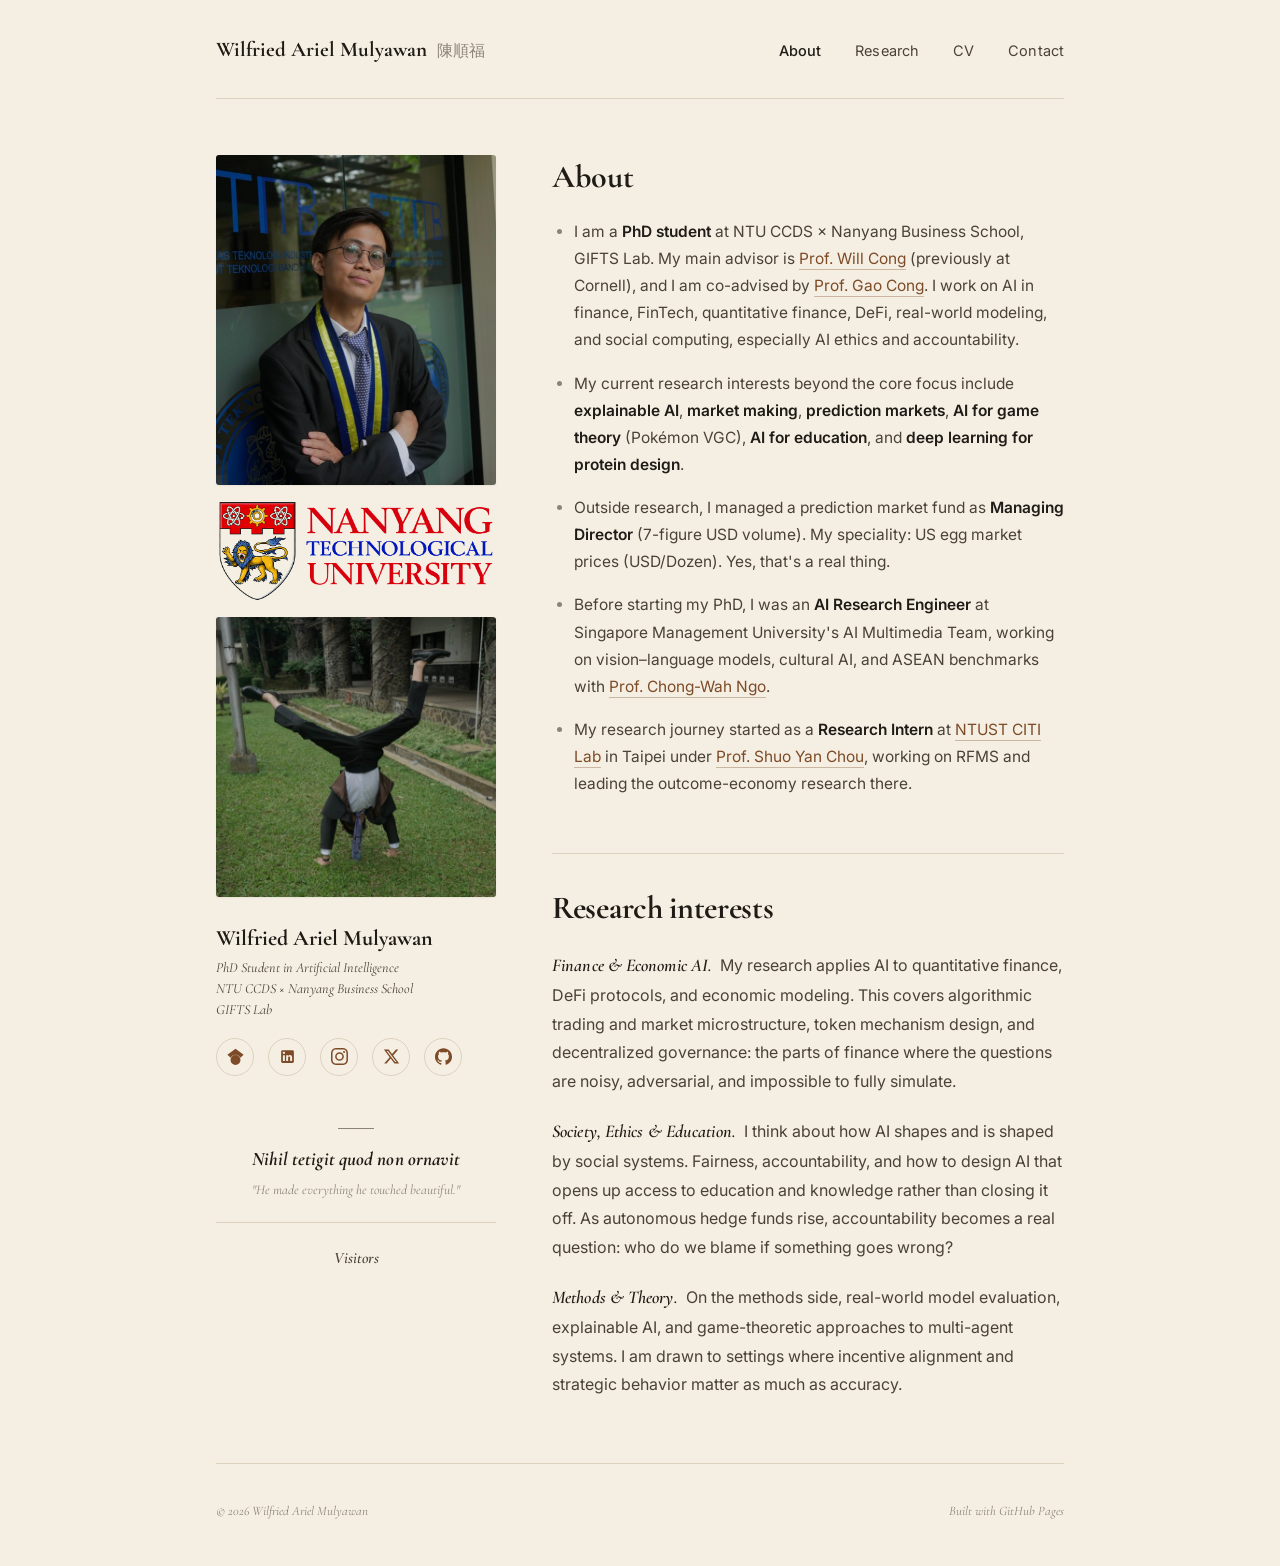
==== commit 3bd74acd: "feat: NTUST bullet rephrased as research journey start" ====
--- a/index.html
+++ b/index.html
@@ -392,10 +392,10 @@
           <h2 class="about-h2">About</h2>
           <ul class="about-bullets">
             <li>
-              I am a <strong>PhD student</strong> at NTU CCDS × Nanyang Business School, GIFTS Lab. My main advisor is <a href="https://www.linwilliamcong.com/" target="_blank" rel="noopener">Prof. Will Cong</a> (previously at Cornell), and I am co-advised by <a href="https://personal.ntu.edu.sg/gaocong/" target="_blank" rel="noopener">Prof. Gao Cong</a>. I work on questions at the boundary of AI in finance, FinTech, quantitative finance, and social computing.
+              I am a <strong>PhD student</strong> at NTU CCDS × Nanyang Business School, GIFTS Lab. My main advisor is <a href="https://www.linwilliamcong.com/" target="_blank" rel="noopener">Prof. Will Cong</a> (previously at Cornell), and I am co-advised by <a href="https://personal.ntu.edu.sg/gaocong/" target="_blank" rel="noopener">Prof. Gao Cong</a>. I work on AI in finance, FinTech, quantitative finance, DeFi, real-world modeling, and social computing, especially AI ethics and accountability.
             </li>
             <li>
-              My current research interests beyond the core focus include <strong>real-world modeling</strong>, <strong>explainable AI</strong>, <strong>market making</strong>, <strong>prediction markets</strong>, <strong>AI for game theory</strong> (Pokémon VGC), <strong>AI for education</strong>, and <strong>deep learning for protein design</strong>.
+              My current research interests beyond the core focus include <strong>explainable AI</strong>, <strong>market making</strong>, <strong>prediction markets</strong>, <strong>AI for game theory</strong> (Pokémon VGC), <strong>AI for education</strong>, and <strong>deep learning for protein design</strong>.
             </li>
             <li>
               Outside research, I managed a prediction market fund as <strong>Managing Director</strong> (7-figure USD volume). My speciality: US egg market prices (USD/Dozen). Yes, that's a real thing.
@@ -404,7 +404,7 @@
               Before starting my PhD, I was an <strong>AI Research Engineer</strong> at Singapore Management University's AI Multimedia Team, working on vision–language models, cultural AI, and ASEAN benchmarks with <a href="https://scholar.google.com/citations?user=HM39HrUAAAAJ&hl=en" target="_blank" rel="noopener">Prof. Chong-Wah Ngo</a>.
             </li>
             <li>
-              Before that, a <strong>Research Intern</strong> at <a href="https://citi-ntust.net/" target="_blank" rel="noopener">NTUST CITI Lab</a> in Taipei under <a href="https://scholar.google.com/citations?user=FBH93t0AAAAJ&hl=en" target="_blank" rel="noopener">Prof. Shuo Yan Chou</a>, working on RFMS and leading the outcome-economy research there.
+              My research journey started as a <strong>Research Intern</strong> at <a href="https://citi-ntust.net/" target="_blank" rel="noopener">NTUST CITI Lab</a> in Taipei under <a href="https://scholar.google.com/citations?user=FBH93t0AAAAJ&hl=en" target="_blank" rel="noopener">Prof. Shuo Yan Chou</a>, working on RFMS and leading the outcome-economy research there.
             </li>
           </ul>
 
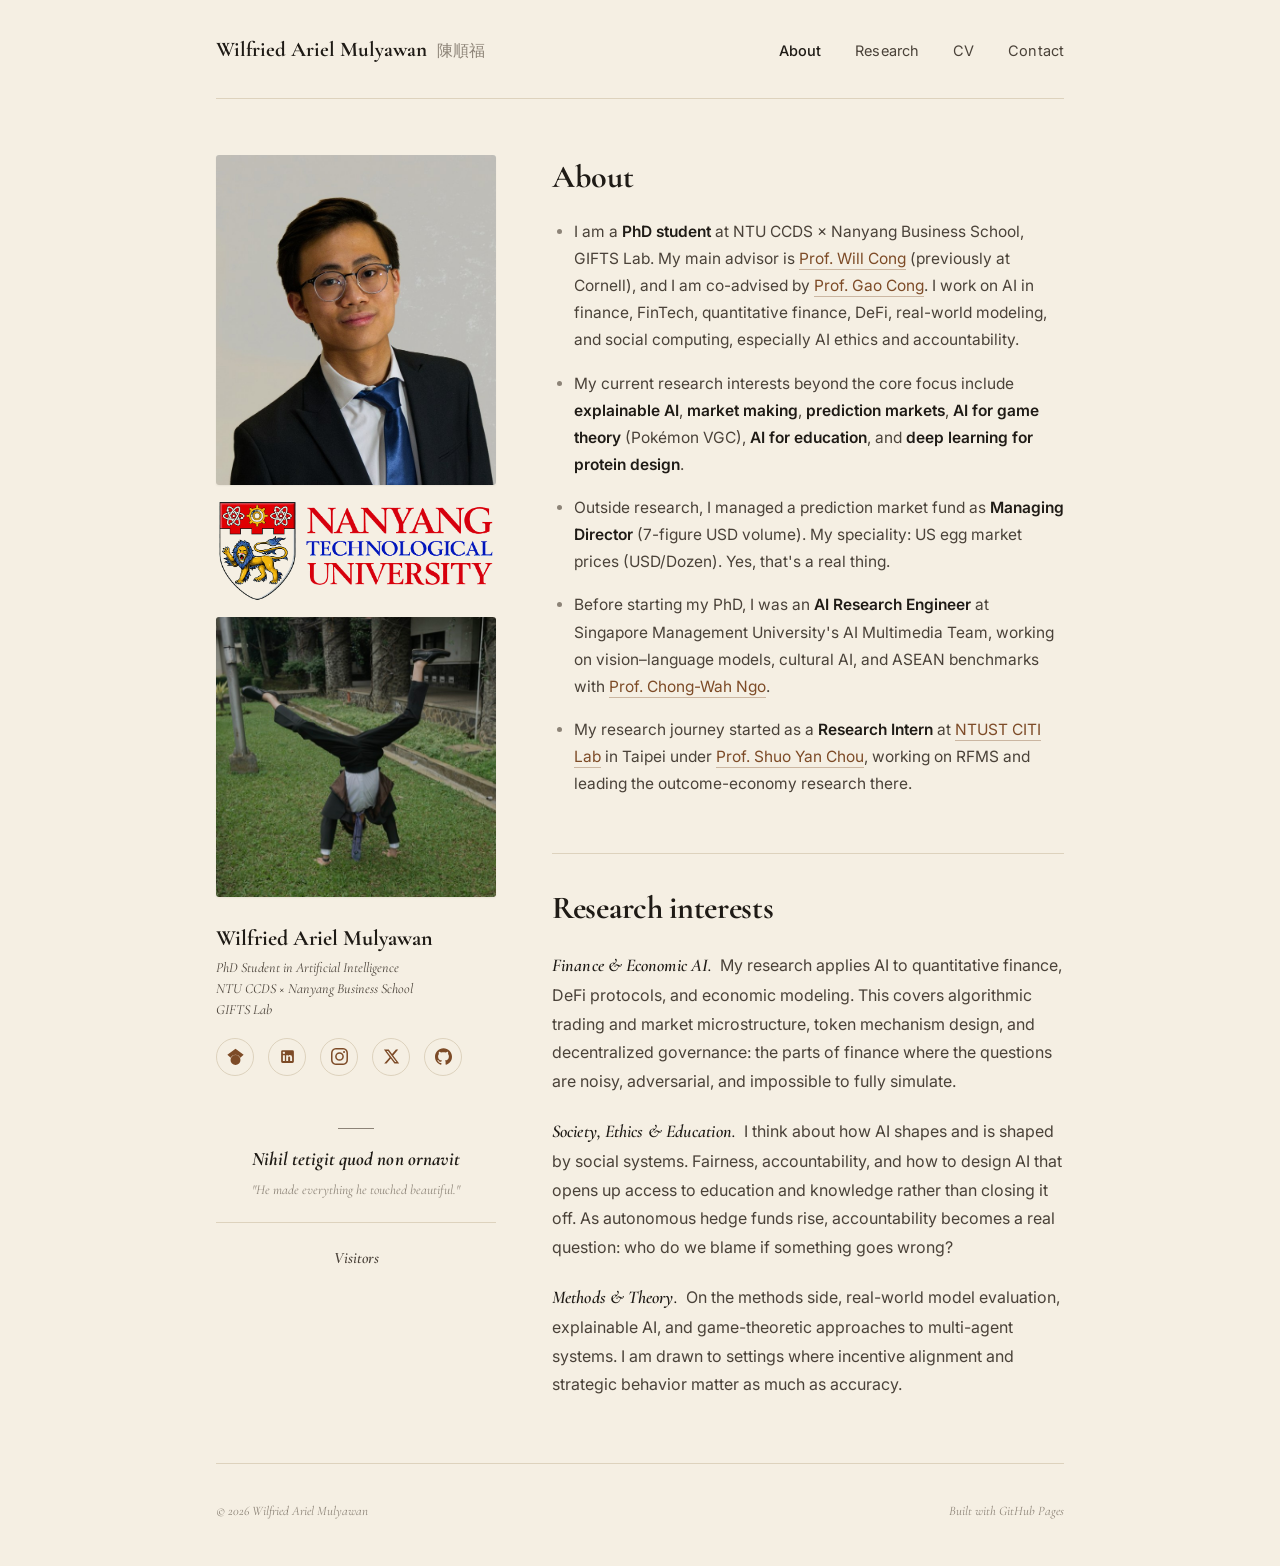
==== commit 534a0b61: "feat: update profile photo, less tight crop" ====
--- a/index.html
+++ b/index.html
@@ -7,7 +7,7 @@
   <title>About · Wilfried Ariel Mulyawan | PhD Student · NTU CCDS · AI in Finance</title>
   <meta name="title" content="About · Wilfried Ariel Mulyawan | PhD Student · NTU CCDS">
   <meta name="description" content="About Wilfried Ariel Mulyawan (陳順福). PhD student at NTU CCDS × Nanyang Business School, GIFTS Lab. Background, research interests in AI for finance, economics, and social systems.">
-  <meta name="keywords" content="Wilfried Ariel Mulyawan, about, NTU CCDS, GIFTS Lab, AI finance, quantitative finance, ITB, SMU, research interests">
+  <meta name="keywords" content="Wilfried Ariel Mulyawan, Wilfried Ariel, NTU CCDS, GIFTS Lab, AI finance, quantitative finance, DeFi, FinTech AI, social computing, AI ethics, ITB, SMU, NTUST, PhD student Singapore, AI researcher">
   <meta name="author" content="Wilfried Ariel Mulyawan">
   <meta name="robots" content="index, follow">
   <link rel="canonical" href="https://wilfriedariel.github.io/">
@@ -24,9 +24,36 @@
   <meta name="twitter:description" content="PhD student at NTU CCDS × Nanyang Business School, GIFTS Lab. AI in quantitative finance, DeFi, economics.">
   <meta name="twitter:image" content="https://wilfriedariel.github.io/assets/face.jpg">
 
+  <!-- Schema.org structured data -->
+  <script type="application/ld+json">
+  {
+    "@context": "https://schema.org",
+    "@type": "Person",
+    "name": "Wilfried Ariel Mulyawan",
+    "alternateName": "陳順福",
+    "url": "https://wilfriedariel.github.io",
+    "image": "https://wilfriedariel.github.io/assets/face.jpg",
+    "jobTitle": "PhD Student",
+    "worksFor": { "@type": "Organization", "name": "Nanyang Technological University", "url": "https://www.ntu.edu.sg" },
+    "alumniOf": [
+      { "@type": "Organization", "name": "Institut Teknologi Bandung" },
+      { "@type": "Organization", "name": "Singapore Management University" },
+      { "@type": "Organization", "name": "National Taiwan University of Science and Technology" }
+    ],
+    "email": "arielwilfried0@gmail.com",
+    "sameAs": [
+      "https://linkedin.com/in/wilfriedariel",
+      "https://scholar.google.com/citations?user=K3SKG2kAAAAJ&hl=en",
+      "https://github.com/wilfriedariel",
+      "https://x.com/wacsfu"
+    ],
+    "knowsAbout": ["Quantitative Finance", "AI in Finance", "FinTech", "Machine Learning", "Decentralized Finance", "Real-World Modeling", "Social Computing", "AI Ethics", "Explainable AI"]
+  }
+  </script>
+
   <link rel="preconnect" href="https://fonts.googleapis.com">
   <link rel="preconnect" href="https://fonts.gstatic.com" crossorigin>
-  <link rel="preload" as="image" href="assets/face.jpg?v=4">
+  <link rel="preload" as="image" href="assets/face.jpg?v=6">
   <link href="https://fonts.googleapis.com/css2?family=Cormorant+Garamond:wght@700&family=Inter:wght@400;500;600;700&display=swap" rel="stylesheet">
   <link rel="stylesheet" href="style.css?v=30">
   <style>
@@ -339,7 +366,7 @@
 
           <div class="about-photo-stack">
             <div class="about-photo-wrap">
-              <img src="assets/face.jpg?v=4" alt="Wilfried Ariel Mulyawan" width="280" height="330" fetchpriority="high" decoding="async">
+              <img src="assets/face.jpg?v=6" alt="Wilfried Ariel Mulyawan" width="280" height="330" fetchpriority="high" decoding="async">
             </div>
             <div class="about-ntu-card">
               <img src="assets/logo-ntu-clean.png" alt="NTU" loading="lazy" decoding="async">
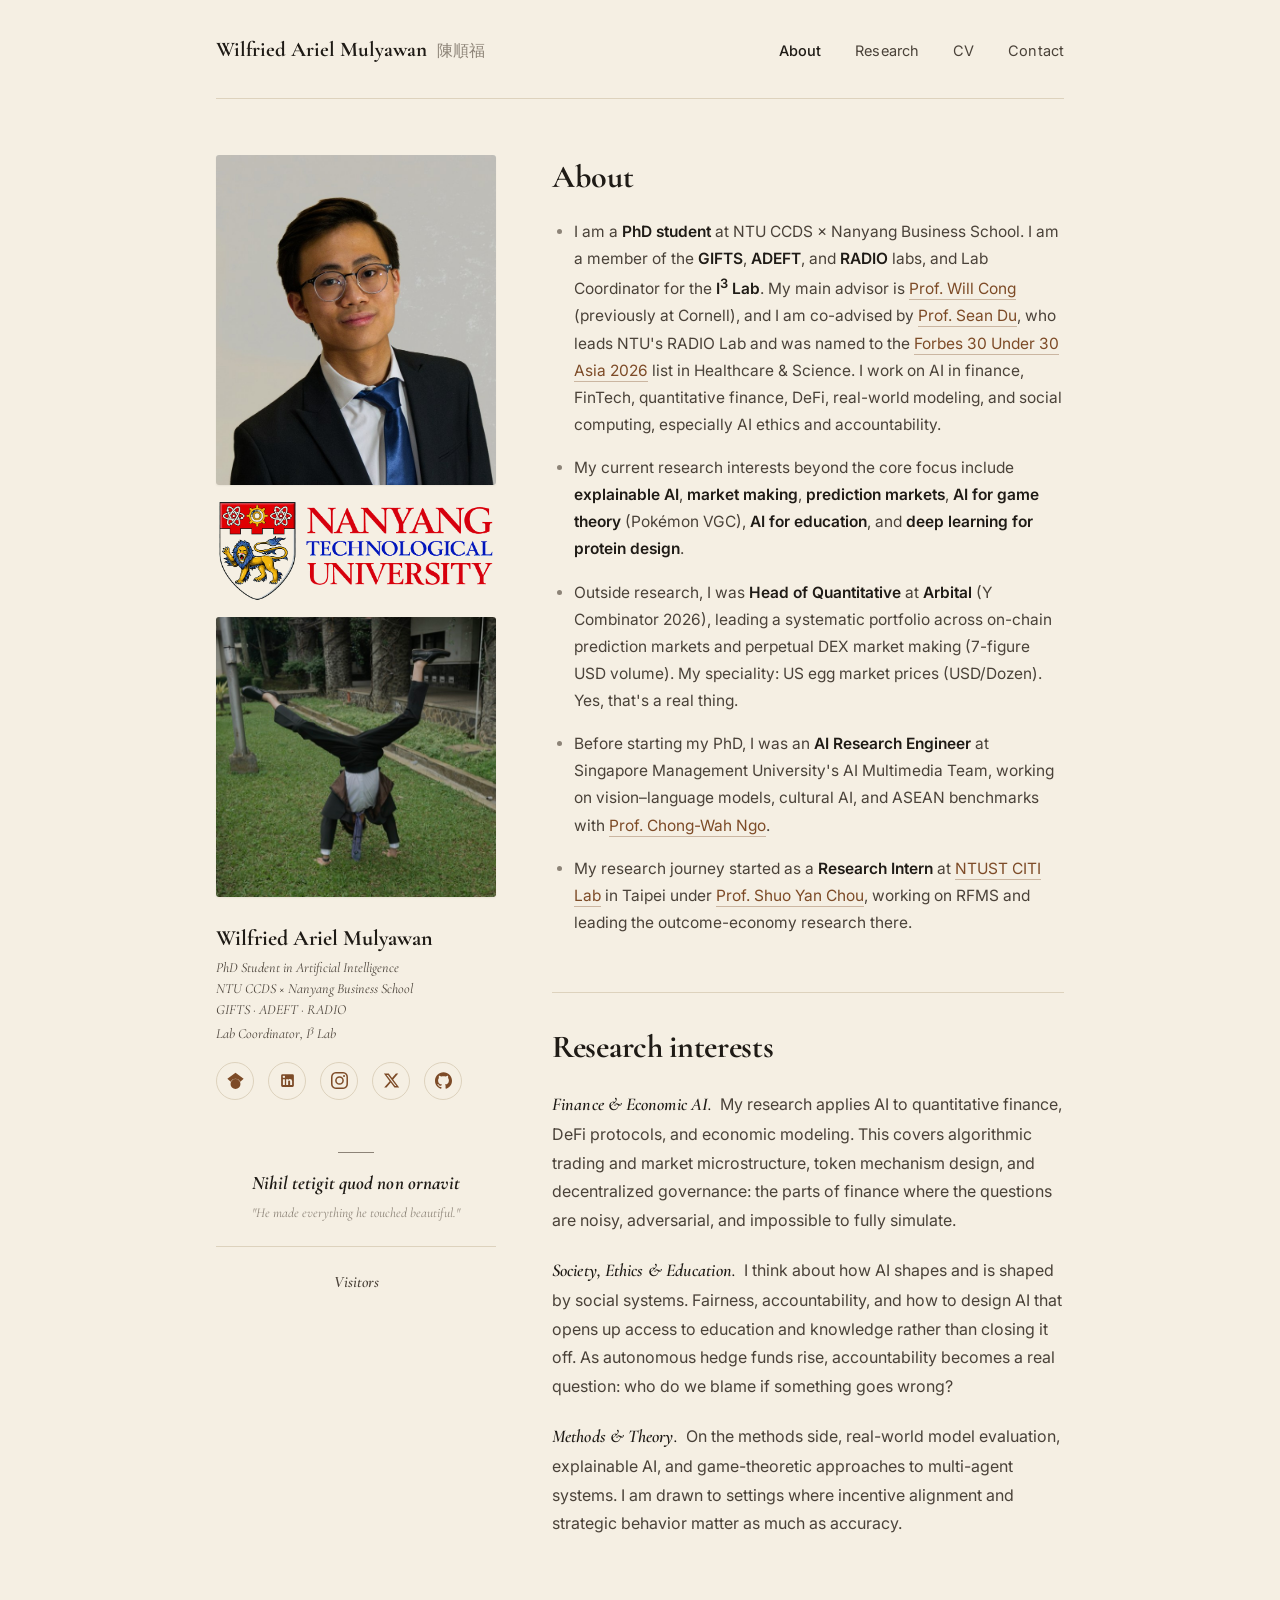
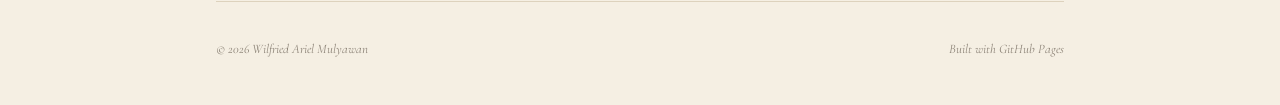
==== commit e47e76fa: "feat: co-advisor, working papers, projects, lab affiliations, new CV" ====
--- a/index.html
+++ b/index.html
@@ -380,7 +380,8 @@
           <div class="about-subtitle">
             PhD Student in Artificial Intelligence<br>
             NTU CCDS × Nanyang Business School<br>
-            GIFTS Lab
+            GIFTS · ADEFT · RADIO<br>
+            Lab Coordinator, I<sup>3</sup> Lab
           </div>
 
           <div class="about-links">
@@ -419,13 +420,13 @@
           <h2 class="about-h2">About</h2>
           <ul class="about-bullets">
             <li>
-              I am a <strong>PhD student</strong> at NTU CCDS × Nanyang Business School, GIFTS Lab. My main advisor is <a href="https://www.linwilliamcong.com/" target="_blank" rel="noopener">Prof. Will Cong</a> (previously at Cornell), and I am co-advised by <a href="https://personal.ntu.edu.sg/gaocong/" target="_blank" rel="noopener">Prof. Gao Cong</a>. I work on AI in finance, FinTech, quantitative finance, DeFi, real-world modeling, and social computing, especially AI ethics and accountability.
+              I am a <strong>PhD student</strong> at NTU CCDS × Nanyang Business School. I am a member of the <strong>GIFTS</strong>, <strong>ADEFT</strong>, and <strong>RADIO</strong> labs, and Lab Coordinator for the <strong>I<sup>3</sup> Lab</strong>. My main advisor is <a href="https://www.linwilliamcong.com/" target="_blank" rel="noopener">Prof. Will Cong</a> (previously at Cornell), and I am co-advised by <a href="https://d12306.github.io/" target="_blank" rel="noopener">Prof. Sean Du</a>, who leads NTU's RADIO Lab and was named to the <a href="https://www.forbes.com/profile/sean-du/" target="_blank" rel="noopener">Forbes 30 Under 30 Asia 2026</a> list in Healthcare &amp; Science. I work on AI in finance, FinTech, quantitative finance, DeFi, real-world modeling, and social computing, especially AI ethics and accountability.
             </li>
             <li>
               My current research interests beyond the core focus include <strong>explainable AI</strong>, <strong>market making</strong>, <strong>prediction markets</strong>, <strong>AI for game theory</strong> (Pokémon VGC), <strong>AI for education</strong>, and <strong>deep learning for protein design</strong>.
             </li>
             <li>
-              Outside research, I managed a prediction market fund as <strong>Managing Director</strong> (7-figure USD volume). My speciality: US egg market prices (USD/Dozen). Yes, that's a real thing.
+              Outside research, I was <strong>Head of Quantitative</strong> at <strong>Arbital</strong> (Y Combinator 2026), leading a systematic portfolio across on-chain prediction markets and perpetual DEX market making (7-figure USD volume). My speciality: US egg market prices (USD/Dozen). Yes, that's a real thing.
             </li>
             <li>
               Before starting my PhD, I was an <strong>AI Research Engineer</strong> at Singapore Management University's AI Multimedia Team, working on vision–language models, cultural AI, and ASEAN benchmarks with <a href="https://scholar.google.com/citations?user=HM39HrUAAAAJ&hl=en" target="_blank" rel="noopener">Prof. Chong-Wah Ngo</a>.
